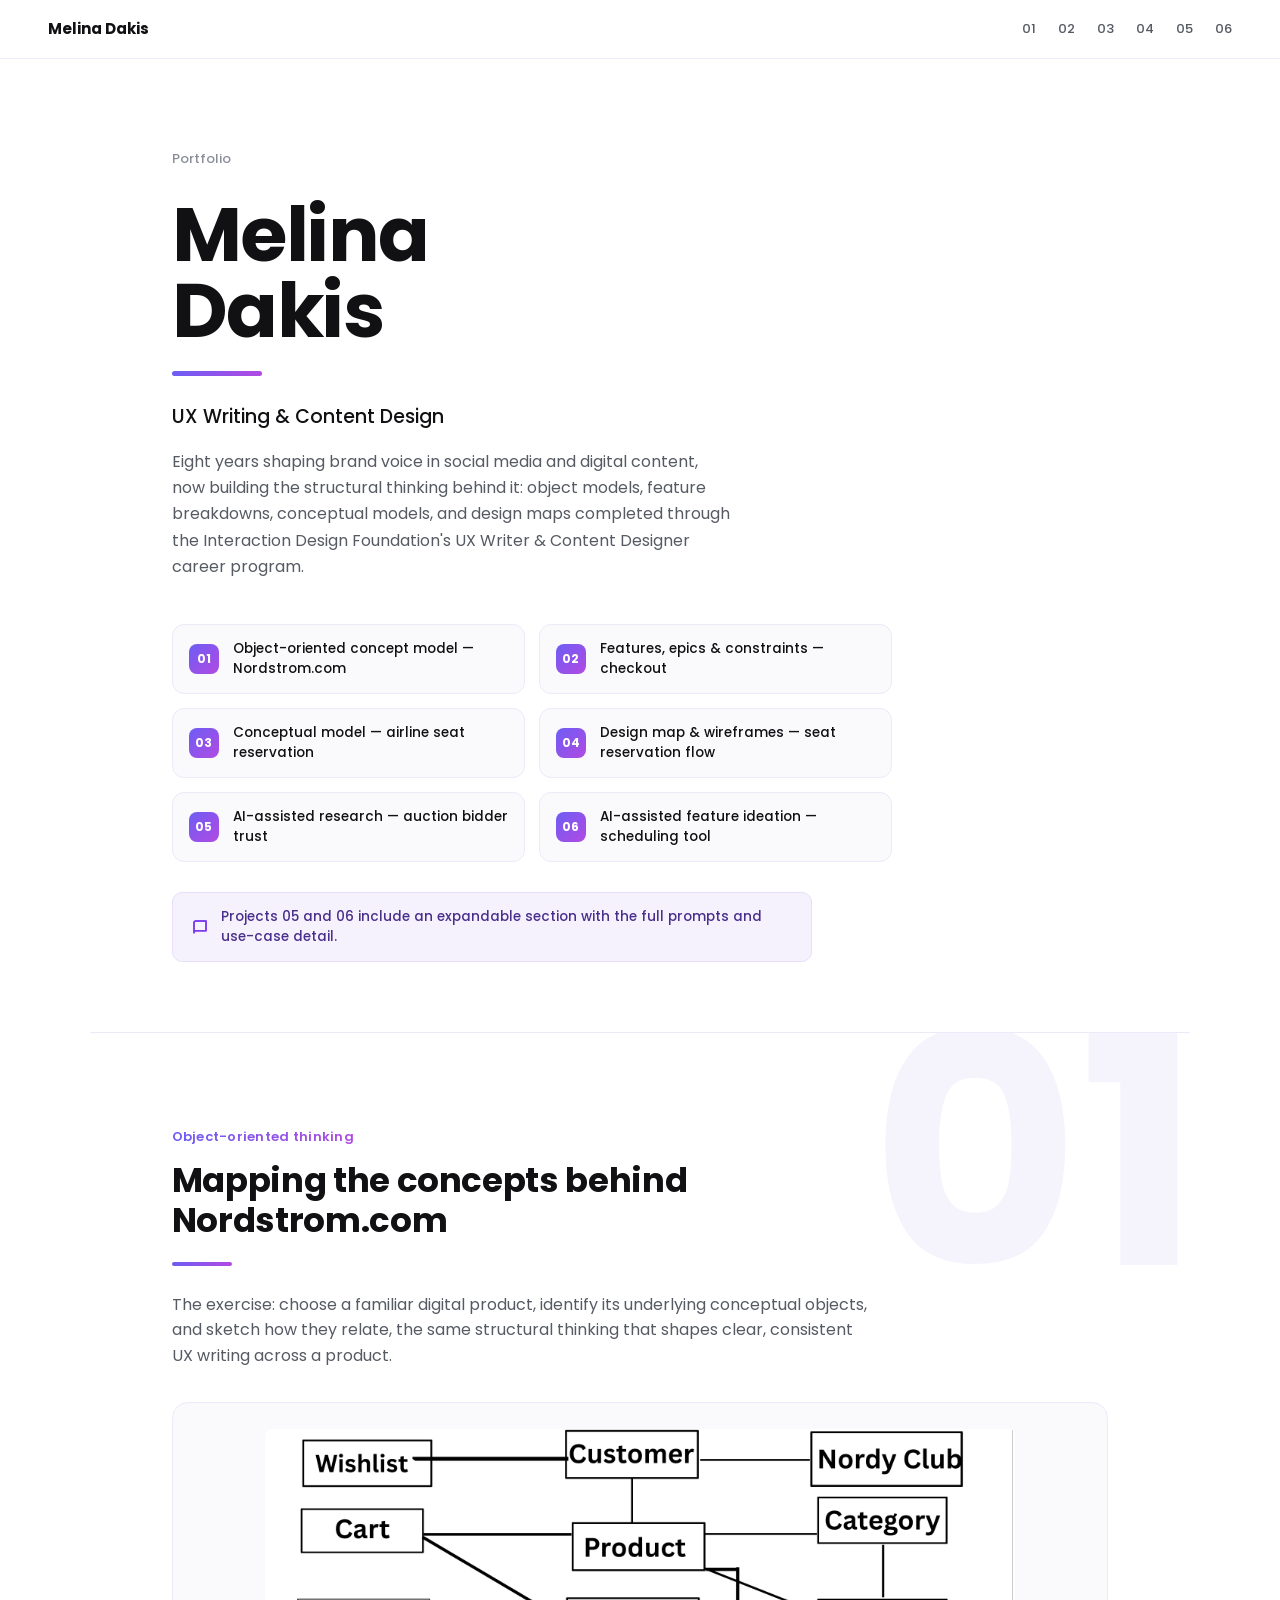
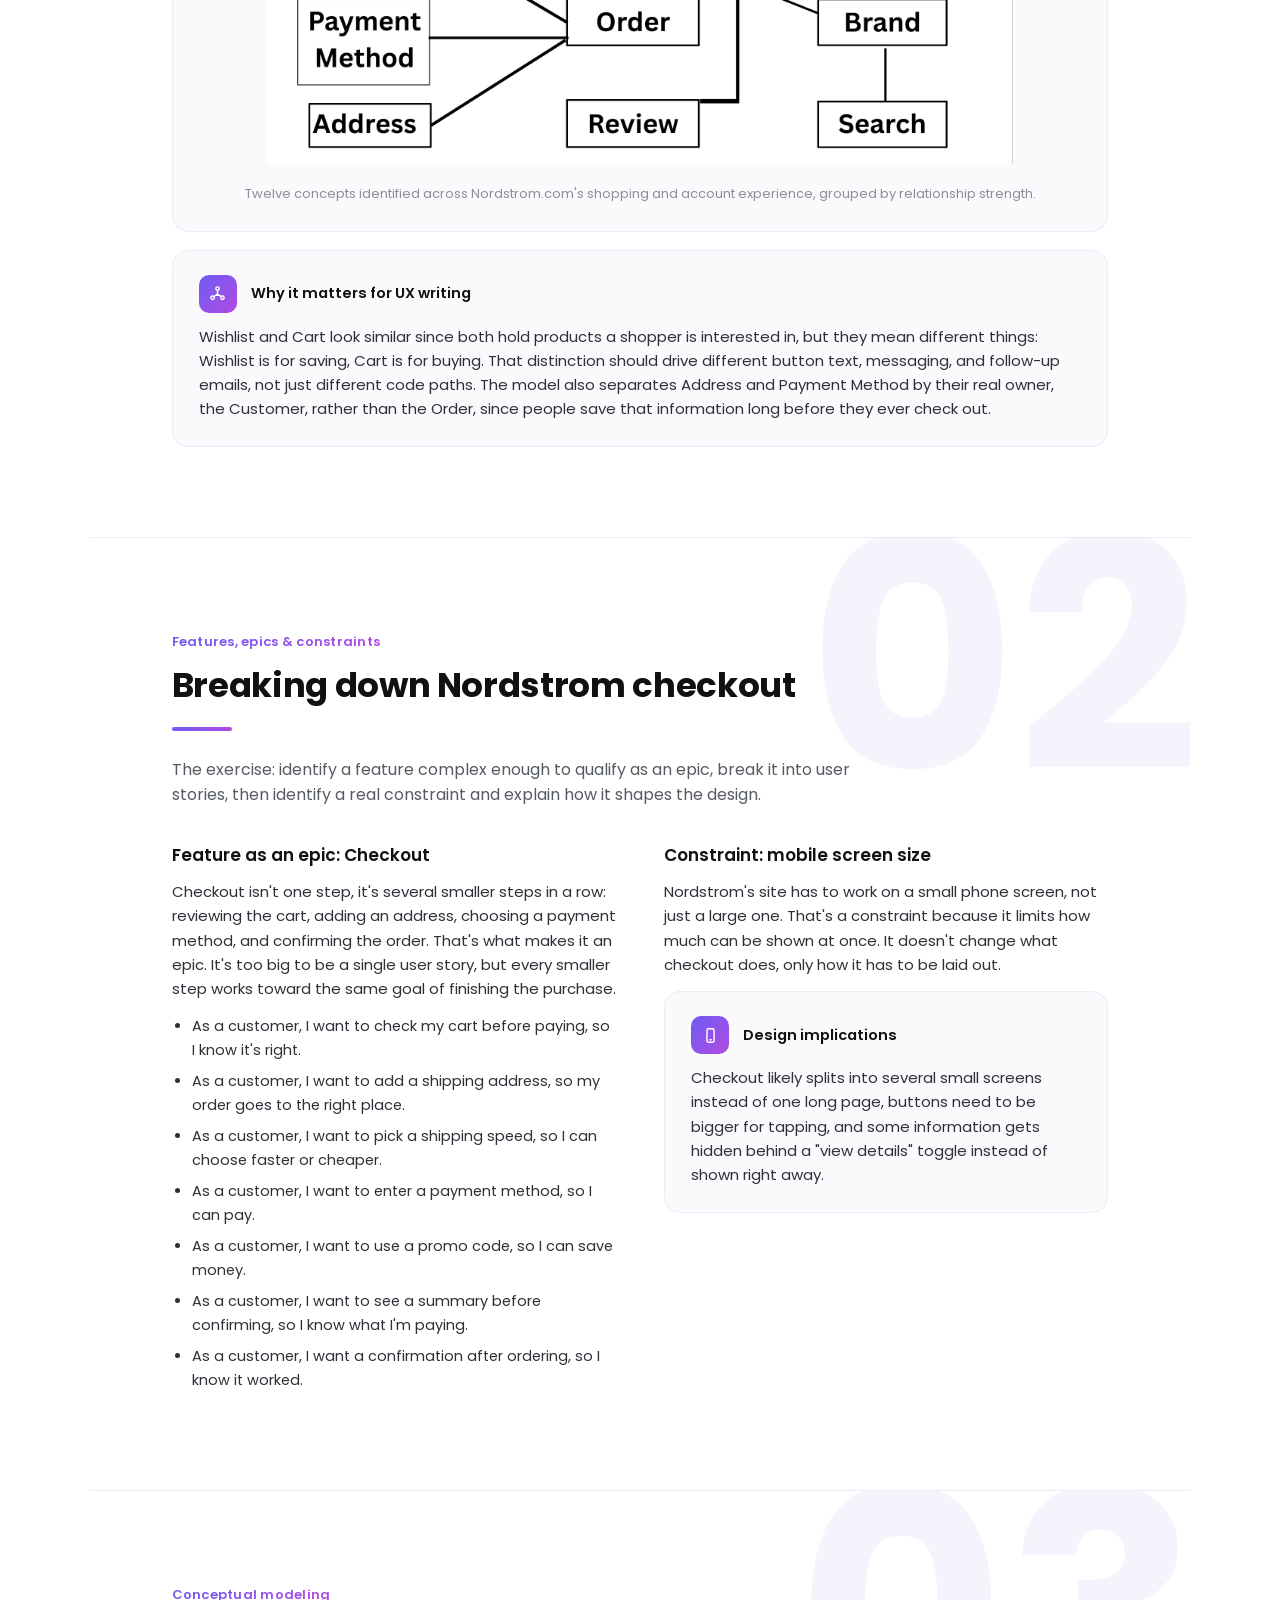
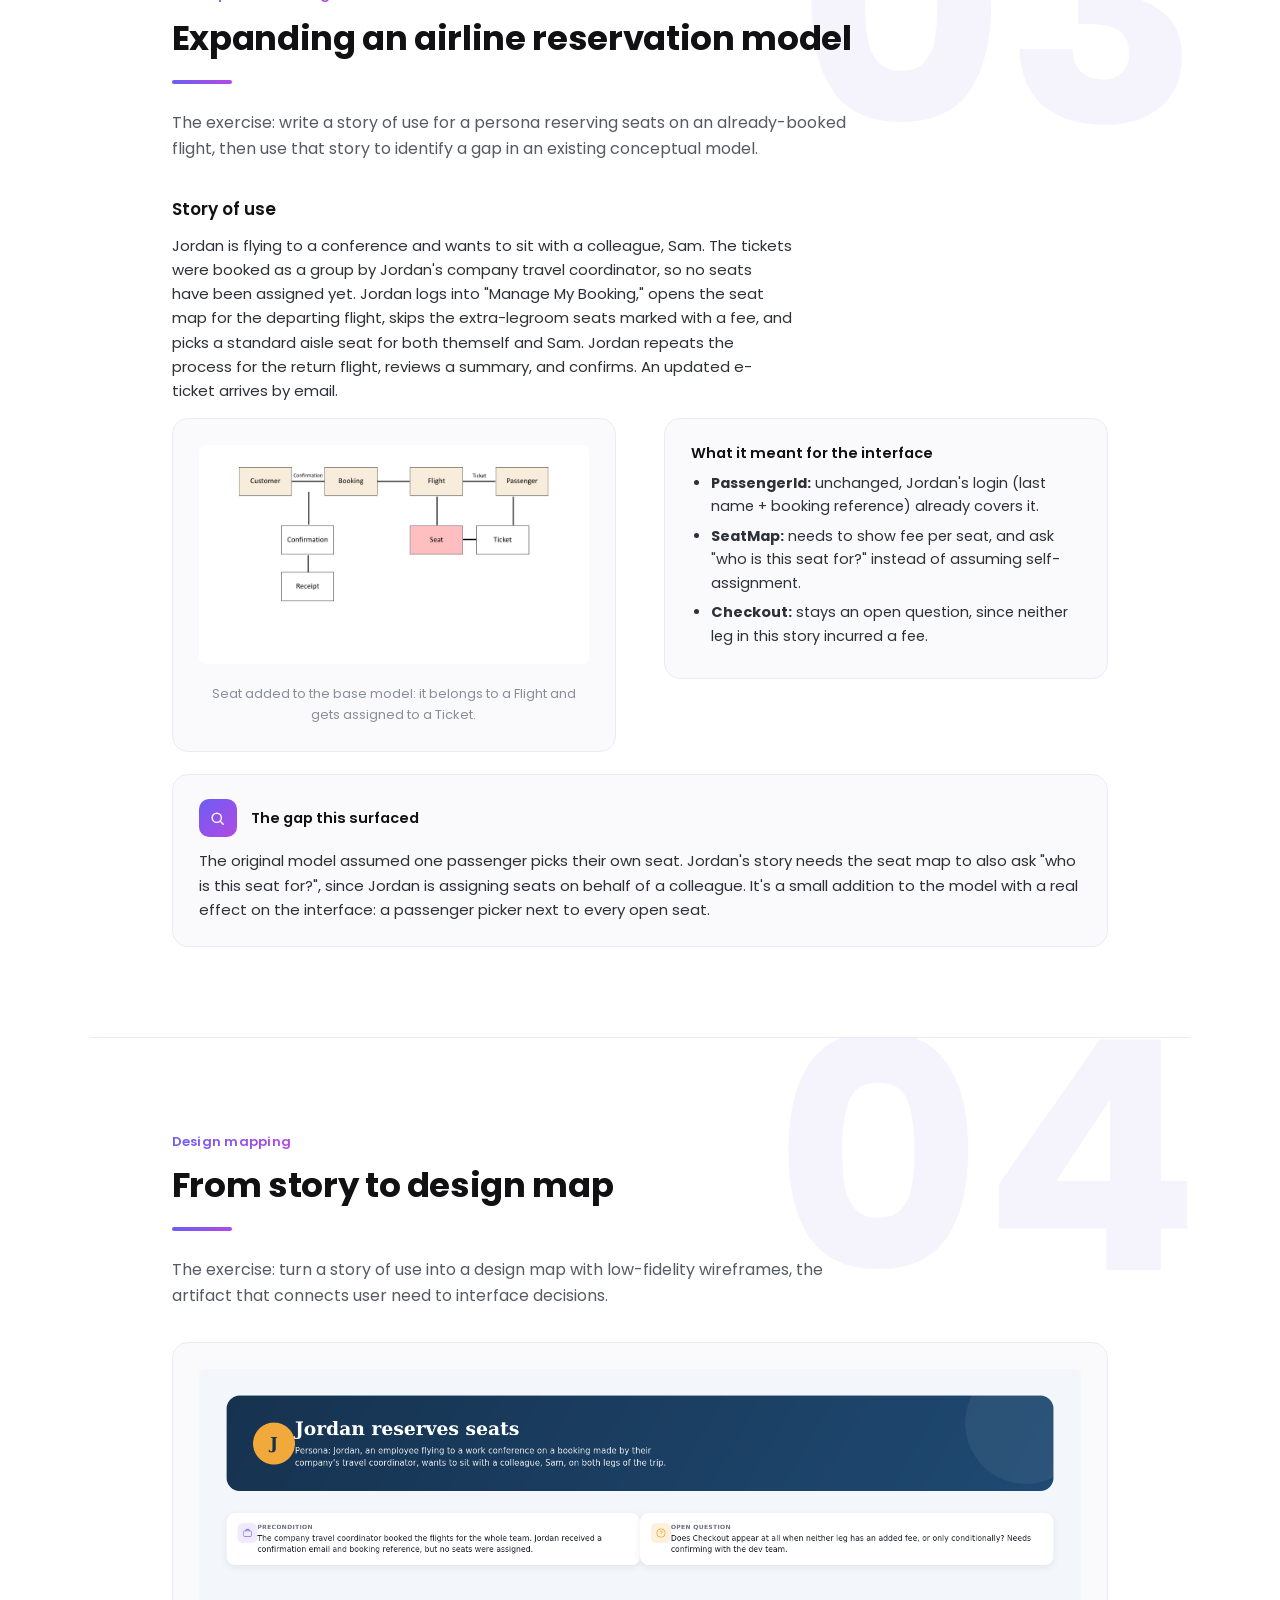
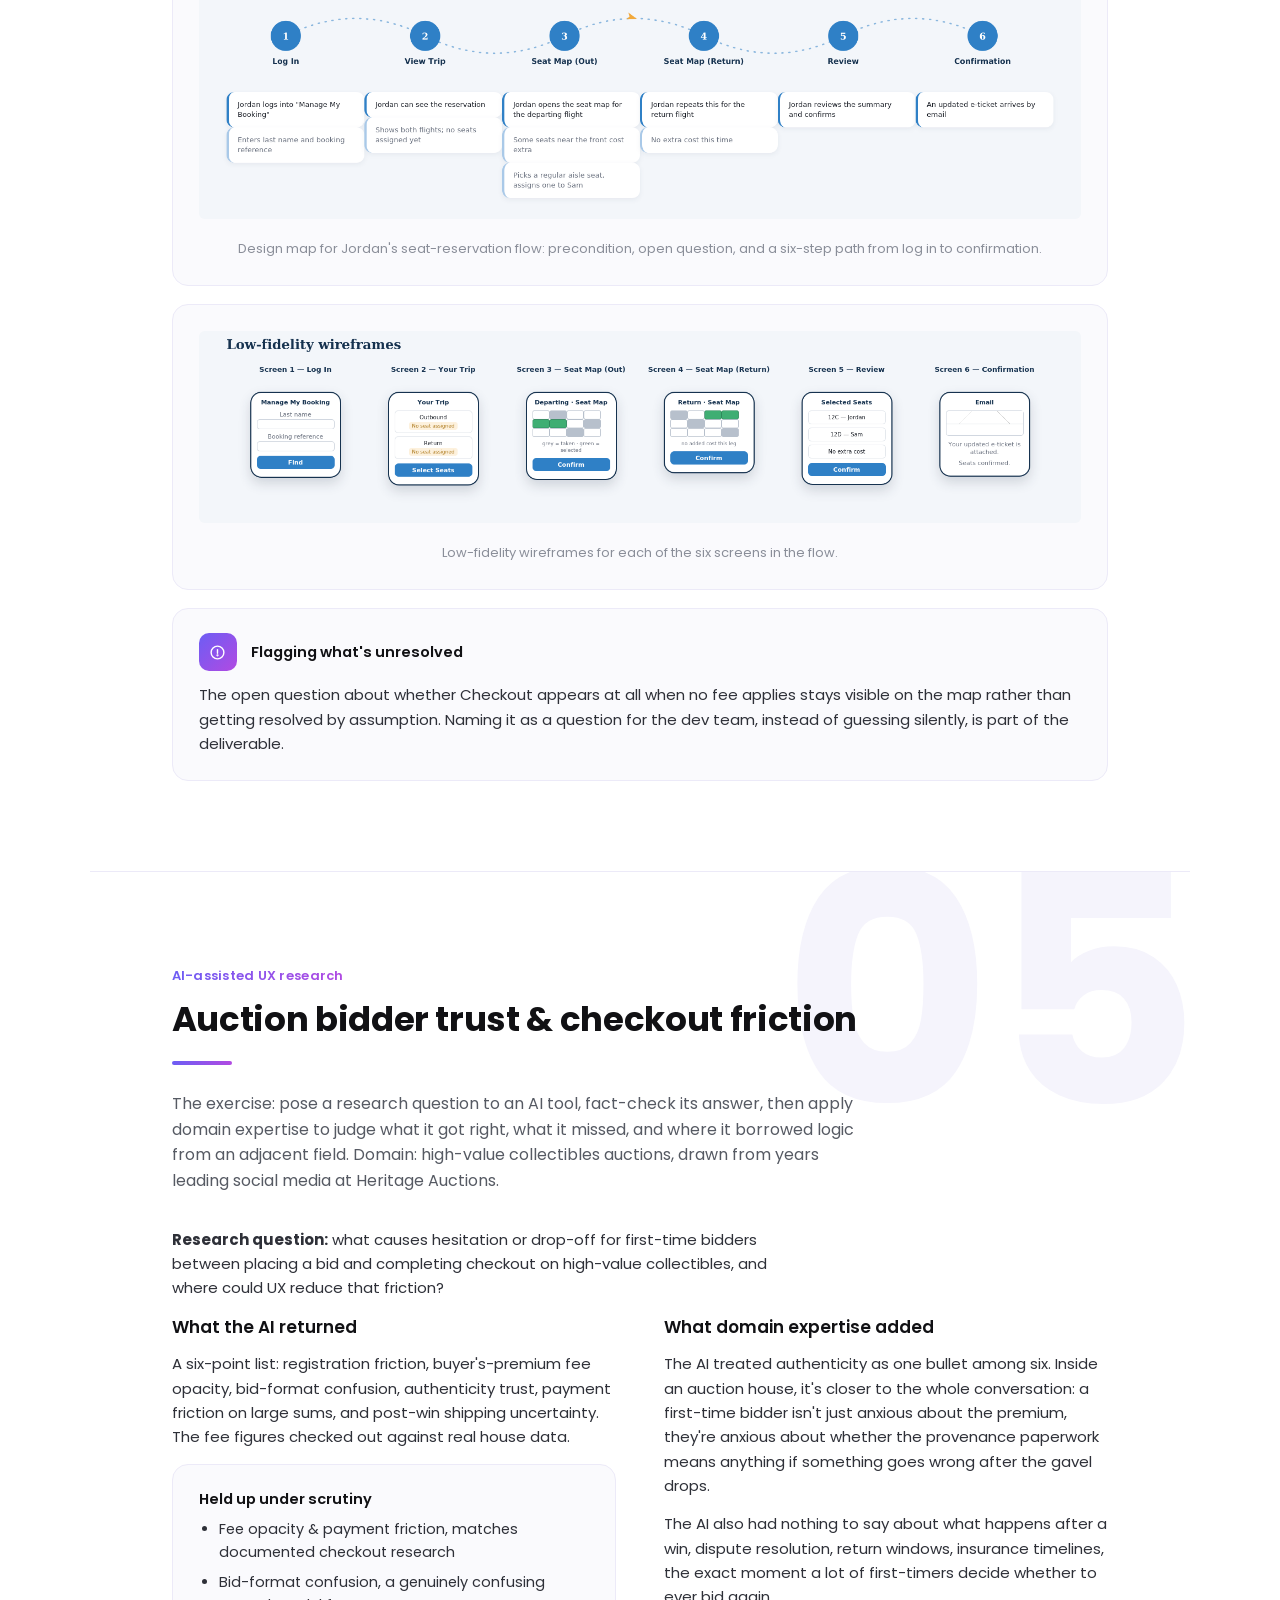
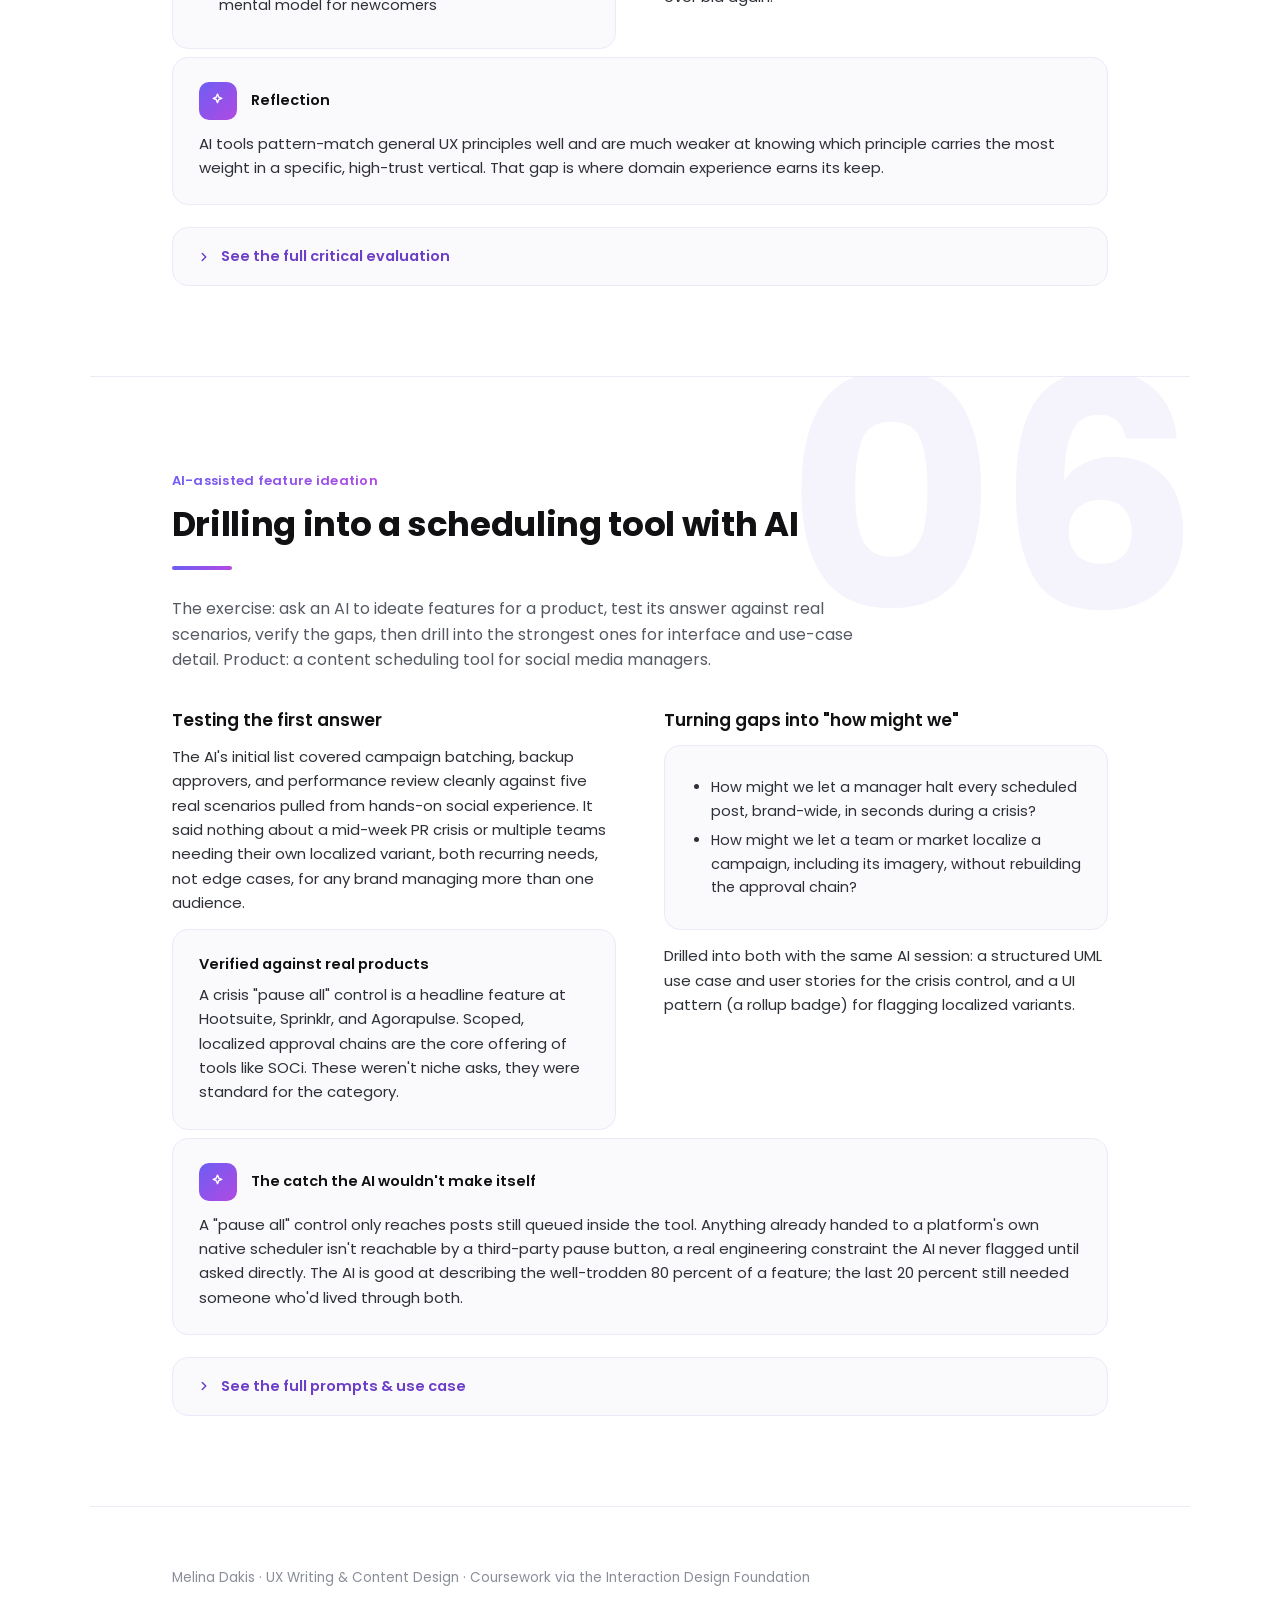
==== index.html @ 1f1c2f07 "Add files via upload" ====
<!DOCTYPE html>
<html lang="en">
<head>
<meta charset="UTF-8">
<meta name="viewport" content="width=device-width, initial-scale=1.0">
<title>Melina Dakis — UX Writing & Content Design</title>
<link rel="preconnect" href="https://fonts.googleapis.com">
<link rel="preconnect" href="https://fonts.gstatic.com" crossorigin>
<link href="https://fonts.googleapis.com/css2?family=Poppins:ital,wght@0,400;0,500;0,600;0,700;1,400&display=swap" rel="stylesheet">
<style>
  :root {
    --ink: #111114;
    --slate: #565A63;
    --slate-light: #8A8E99;
    --paper: #FFFFFF;
    --card: #FAFAFD;
    --border: #ECEAF8;
    --grad: linear-gradient(90deg,#6D5DF4,#B14AE2);
    --grad-diag: linear-gradient(135deg,#6D5DF4,#B14AE2);
    --tag-bg: #F5F2FD;
    --tag-ink: #6D3FC7;
    --note-ink: #4A2E8C;
    --note-border: #E7DFFA;
    --ghost: #F5F4FC;
    --nav-bg: rgba(255,255,255,0.9);
  }
  @media (prefers-color-scheme: dark) {
    :root:not([data-theme="light"]) {
      --ink: #F1F0F5;
      --slate: #B6B6C2;
      --slate-light: #8B8B99;
      --paper: #131217;
      --card: #1C1B22;
      --border: #2C2A35;
      --tag-bg: #241F33;
      --tag-ink: #C9A8FF;
      --note-ink: #D9C6FF;
      --note-border: #3A2E58;
      --ghost: #1D1A26;
      --nav-bg: rgba(19,18,23,0.85);
    }
  }
  :root[data-theme="dark"] {
    --ink: #F1F0F5;
    --slate: #B6B6C2;
    --slate-light: #8B8B99;
    --paper: #131217;
    --card: #1C1B22;
    --border: #2C2A35;
    --tag-bg: #241F33;
    --tag-ink: #C9A8FF;
    --note-ink: #D9C6FF;
    --note-border: #3A2E58;
    --ghost: #1D1A26;
    --nav-bg: rgba(19,18,23,0.85);
  }
  * { box-sizing: border-box; }
  html { scroll-behavior: smooth; }
  body {
    margin: 0;
    font-family: 'Poppins', 'Segoe UI', sans-serif;
    color: var(--ink);
    background: var(--paper);
    -webkit-font-smoothing: antialiased;
  }
  a { color: inherit; }

  /* ---------- NAV ---------- */
  .nav {
    position: sticky; top: 0; z-index: 50;
    background: var(--nav-bg);
    backdrop-filter: blur(8px);
    border-bottom: 1px solid var(--border);
    display: flex; align-items: center; justify-content: space-between;
    padding: 0.18in 0.5in;
  }
  .nav .name { font-weight: 700; font-size: 15px; }
  .nav .links { display: flex; gap: 22px; }
  .nav .links a {
    text-decoration: none; font-size: 13px; font-weight: 500; color: var(--slate);
  }
  .nav .links a:hover { color: var(--ink); }
  .nav .links a.n {
    display: inline-flex; align-items: center; justify-content: center;
    width: 22px; height: 22px; border-radius: 6px;
    background: var(--tag-bg); color: var(--tag-ink); font-size: 11px; font-weight: 700;
    margin-right: 4px;
  }

  /* ---------- HERO ---------- */
  .hero {
    position: relative; overflow: hidden;
    padding: 90px 0.85in 70px 0.85in;
    max-width: 1100px; margin: 0 auto;
  }
  .hero .kicker { font-size: 13px; font-weight: 500; color: var(--slate-light); margin-bottom: 28px; }
  .hero h1 {
    font-size: clamp(42px, 7vw, 76px); font-weight: 700; line-height: 1.0;
    letter-spacing: -0.02em; margin: 0 0 22px 0;
  }
  .hero .rule { width: 90px; height: 5px; border-radius: 3px; background: var(--grad); margin-bottom: 26px; }
  .hero .role { font-size: 19px; font-weight: 500; margin-bottom: 18px; }
  .hero .pitch { font-size: 16px; line-height: 1.65; color: var(--slate); max-width: 560px; margin-bottom: 44px; }

  .index-grid {
    display: grid; grid-template-columns: repeat(2, 1fr); gap: 14px;
    max-width: 720px;
  }
  .index-grid a {
    display: flex; align-items: center; gap: 14px;
    text-decoration: none; color: var(--ink);
    padding: 14px 16px; border: 1px solid var(--border); border-radius: 12px;
    background: var(--card);
    transition: border-color 0.15s ease, transform 0.15s ease;
  }
  .index-grid a:hover { border-color: #C9BBF2; transform: translateY(-1px); }
  .index-grid .n {
    flex-shrink: 0; width: 30px; height: 30px; border-radius: 8px;
    background: var(--grad-diag); color: #fff; font-size: 12px; font-weight: 700;
    display: flex; align-items: center; justify-content: center;
  }
  .index-grid span.t { font-size: 13.5px; font-weight: 500; }

  .appendix-note {
    display: flex; align-items: center; gap: 12px;
    font-size: 13.5px; font-weight: 500; color: var(--note-ink);
    background: var(--tag-bg); border: 1px solid var(--note-border); border-radius: 10px;
    padding: 14px 18px; margin-top: 30px; max-width: 640px;
  }
  .appendix-note svg { flex-shrink: 0; }

  /* ---------- SECTIONS ---------- */
  section.project {
    position: relative; overflow: hidden;
    scroll-margin-top: 64px;
    padding: 90px 0.85in;
    max-width: 1100px; margin: 0 auto;
    border-top: 1px solid var(--border);
  }
  .ghost {
    position: absolute; top: -40px; right: -10px;
    font-size: 320px; font-weight: 700; color: var(--ghost);
    z-index: 0; line-height: 1; user-select: none; pointer-events: none;
  }
  .p-inner { position: relative; z-index: 1; }
  .eyebrow {
    display: inline-block; font-size: 13px; font-weight: 600; letter-spacing: 0.02em;
    background: var(--grad); -webkit-background-clip: text; background-clip: text;
    color: transparent; -webkit-text-fill-color: transparent;
    margin-bottom: 14px;
  }
  h2.p-title {
    font-size: clamp(26px, 3.4vw, 34px); font-weight: 700; letter-spacing: -0.01em;
    margin: 0 0 22px 0; line-height: 1.15; max-width: 780px;
  }
  .p-rule { width: 60px; height: 4px; border-radius: 3px; background: var(--grad); margin-bottom: 26px; }
  .p-context { font-size: 16px; color: var(--slate); line-height: 1.6; max-width: 700px; margin-bottom: 34px; }

  h3.sub { font-size: 17px; font-weight: 600; margin: 0 0 12px 0; }
  p, li { font-size: 15px; line-height: 1.62; color: #2E3038; margin: 0 0 14px 0; }
  .body-col { max-width: 620px; }
  .body-col p:last-child { margin-bottom: 0; }

  .frame {
    border: 1px solid var(--border); border-radius: 16px; background: var(--card);
    padding: 26px; margin: 18px 0; text-align: center;
  }
  .frame img { max-width: 100%; height: auto; border-radius: 6px; }
  .cap { font-size: 13px; color: var(--slate-light); margin-top: 12px; margin-bottom: 0; }

  .card { border-radius: 16px; background: var(--card); border: 1px solid var(--border); padding: 24px 26px; }
  .card-row { display: flex; align-items: center; gap: 14px; margin-bottom: 12px; }
  .icon {
    flex-shrink: 0; width: 38px; height: 38px; border-radius: 10px;
    background: var(--grad-diag); display: flex; align-items: center; justify-content: center;
  }
  .icon svg { width: 17px; height: 17px; }
  .card .label { font-size: 14.5px; font-weight: 600; }
  .card p:last-child { margin-bottom: 0; }
  .card ul { margin: 6px 0 0 0; padding-left: 20px; }
  .card ul li { margin-bottom: 6px; }

  .two-col { display: grid; grid-template-columns: 1fr 1fr; gap: 48px; align-items: start; }
  @media (max-width: 820px) { .two-col { grid-template-columns: 1fr; } .index-grid { grid-template-columns: 1fr; } }

  ul.stories { margin: 8px 0 0 0; padding-left: 20px; }
  ul.stories li { margin-bottom: 8px; font-size: 14.5px; }
  ul.tight { margin: 6px 0 0 0; padding-left: 20px; }
  ul.tight li { margin-bottom: 6px; font-size: 14.5px; }

  .quote-block {
    border-left: 3px solid #B14AE2; padding: 8px 0 8px 18px; margin: 0 0 16px 0;
    font-style: italic; font-size: 14.5px; color: #3A3B42;
  }
  .use-case dt { font-weight: 600; font-size: 14.5px; margin-top: 14px; }
  .use-case dd { margin: 3px 0 0 0; font-size: 14.5px; color: #2E3038; line-height: 1.55; }
  .use-case dt:first-child { margin-top: 0; }

  details.appendix {
    margin-top: 22px; border: 1px solid var(--border); border-radius: 16px;
    background: var(--card); overflow: hidden;
  }
  details.appendix summary {
    cursor: pointer; list-style: none; padding: 18px 24px;
    font-size: 14.5px; font-weight: 600; color: var(--tag-ink);
    display: flex; align-items: center; gap: 10px;
  }
  details.appendix summary::-webkit-details-marker { display: none; }
  details.appendix summary .chev { transition: transform 0.2s ease; flex-shrink: 0; }
  details.appendix[open] summary .chev { transform: rotate(90deg); }
  details.appendix .appendix-body { padding: 0 26px 26px 26px; }

  footer {
    padding: 60px 0.85in 80px 0.85in;
    max-width: 1100px; margin: 0 auto;
    border-top: 1px solid var(--border);
  }
  footer p { color: var(--slate-light); font-size: 13.5px; }
</style>
</head>
<body>

<nav class="nav">
  <div class="name">Melina Dakis</div>
  <div class="links">
    <a href="#p1"><span class="n">01</span></a>
    <a href="#p2"><span class="n">02</span></a>
    <a href="#p3"><span class="n">03</span></a>
    <a href="#p4"><span class="n">04</span></a>
    <a href="#p5"><span class="n">05</span></a>
    <a href="#p6"><span class="n">06</span></a>
  </div>
</nav>

<div class="hero">
  <div class="kicker">Portfolio</div>
  <h1>Melina<br>Dakis</h1>
  <div class="rule"></div>
  <div class="role">UX Writing &amp; Content Design</div>
  <div class="pitch">
    Eight years shaping brand voice in social media and digital content, now building
    the structural thinking behind it: object models, feature breakdowns, conceptual
    models, and design maps completed through the Interaction Design Foundation's
    UX Writer &amp; Content Designer career program.
  </div>
  <div class="index-grid">
    <a href="#p1"><span class="n">01</span><span class="t">Object-oriented concept model &mdash; Nordstrom.com</span></a>
    <a href="#p2"><span class="n">02</span><span class="t">Features, epics &amp; constraints &mdash; checkout</span></a>
    <a href="#p3"><span class="n">03</span><span class="t">Conceptual model &mdash; airline seat reservation</span></a>
    <a href="#p4"><span class="n">04</span><span class="t">Design map &amp; wireframes &mdash; seat reservation flow</span></a>
    <a href="#p5"><span class="n">05</span><span class="t">AI-assisted research &mdash; auction bidder trust</span></a>
    <a href="#p6"><span class="n">06</span><span class="t">AI-assisted feature ideation &mdash; scheduling tool</span></a>
  </div>
  <div class="appendix-note">
    <svg width="18" height="18" viewBox="0 0 24 24" fill="none" stroke="#7C3AED" stroke-width="2" stroke-linecap="round" stroke-linejoin="round"><path d="M4 19.5A2.5 2.5 0 0 1 6.5 17H20V4H6.5A2.5 2.5 0 0 0 4 6.5v13z"/><path d="M4 19.5V6.5A2.5 2.5 0 0 1 6.5 4H20v13H6.5A2.5 2.5 0 0 0 4 19.5z"/></svg>
    <span>Projects 05 and 06 include an expandable section with the full prompts and use-case detail.</span>
  </div>
</div>

<section class="project" id="p1">
  <div class="ghost">01</div>
  <div class="p-inner">
    <div class="eyebrow">Object-oriented thinking</div>
    <h2 class="p-title">Mapping the concepts behind Nordstrom.com</h2>
    <div class="p-rule"></div>
    <div class="p-context">
      The exercise: choose a familiar digital product, identify its underlying conceptual
      objects, and sketch how they relate, the same structural thinking that shapes clear,
      consistent UX writing across a product.
    </div>
    <div class="frame">
      <img src="[data-uri]" alt="Object model diagram of Nordstrom.com showing Customer, Product, Cart, Order and related concepts">
      <p class="cap">Twelve concepts identified across Nordstrom.com's shopping and account experience, grouped by relationship strength.</p>
    </div>
    <div class="card">
      <div class="card-row">
        <div class="icon"><svg viewBox="0 0 24 24" fill="none" stroke="#fff" stroke-width="2" stroke-linecap="round"><circle cx="12" cy="5" r="2.4"/><circle cx="5" cy="18" r="2.4"/><circle cx="19" cy="18" r="2.4"/><path d="M12 7.4V13M12 13L6.6 16.5M12 13l5.4 3.5"/></svg></div>
        <div class="label">Why it matters for UX writing</div>
      </div>
      <p>
        Wishlist and Cart look similar since both hold products a shopper is interested in,
        but they mean different things: Wishlist is for saving, Cart is for buying. That
        distinction should drive different button text, messaging, and follow-up emails,
        not just different code paths. The model also separates Address and Payment Method
        by their real owner, the Customer, rather than the Order, since people save that
        information long before they ever check out.
      </p>
    </div>
  </div>
</section>

<section class="project" id="p2">
  <div class="ghost">02</div>
  <div class="p-inner">
    <div class="eyebrow">Features, epics &amp; constraints</div>
    <h2 class="p-title">Breaking down Nordstrom checkout</h2>
    <div class="p-rule"></div>
    <div class="p-context">
      The exercise: identify a feature complex enough to qualify as an epic, break it into
      user stories, then identify a real constraint and explain how it shapes the design.
    </div>
    <div class="two-col">
      <div class="body-col">
        <h3 class="sub">Feature as an epic: Checkout</h3>
        <p>
          Checkout isn't one step, it's several smaller steps in a row: reviewing the cart,
          adding an address, choosing a payment method, and confirming the order. That's
          what makes it an epic. It's too big to be a single user story, but every smaller
          step works toward the same goal of finishing the purchase.
        </p>
        <ul class="stories">
          <li>As a customer, I want to check my cart before paying, so I know it's right.</li>
          <li>As a customer, I want to add a shipping address, so my order goes to the right place.</li>
          <li>As a customer, I want to pick a shipping speed, so I can choose faster or cheaper.</li>
          <li>As a customer, I want to enter a payment method, so I can pay.</li>
          <li>As a customer, I want to use a promo code, so I can save money.</li>
          <li>As a customer, I want to see a summary before confirming, so I know what I'm paying.</li>
          <li>As a customer, I want a confirmation after ordering, so I know it worked.</li>
        </ul>
      </div>
      <div class="body-col">
        <h3 class="sub">Constraint: mobile screen size</h3>
        <p>
          Nordstrom's site has to work on a small phone screen, not just a large one. That's
          a constraint because it limits how much can be shown at once. It doesn't change
          what checkout does, only how it has to be laid out.
        </p>
        <div class="card">
          <div class="card-row">
            <div class="icon"><svg viewBox="0 0 24 24" fill="none" stroke="#fff" stroke-width="2" stroke-linecap="round" stroke-linejoin="round"><rect x="7" y="2.5" width="10" height="19" rx="2"/><path d="M11 18h2"/></svg></div>
            <div class="label">Design implications</div>
          </div>
          <p>Checkout likely splits into several small screens instead of one long page, buttons need to be bigger for tapping, and some information gets hidden behind a "view details" toggle instead of shown right away.</p>
        </div>
      </div>
    </div>
  </div>
</section>

<section class="project" id="p3">
  <div class="ghost">03</div>
  <div class="p-inner">
    <div class="eyebrow">Conceptual modeling</div>
    <h2 class="p-title">Expanding an airline reservation model</h2>
    <div class="p-rule"></div>
    <div class="p-context">
      The exercise: write a story of use for a persona reserving seats on an already-booked
      flight, then use that story to identify a gap in an existing conceptual model.
    </div>
    <h3 class="sub">Story of use</h3>
    <p class="body-col">
      Jordan is flying to a conference and wants to sit with a colleague, Sam. The tickets
      were booked as a group by Jordan's company travel coordinator, so no seats have been
      assigned yet. Jordan logs into "Manage My Booking," opens the seat map for the
      departing flight, skips the extra-legroom seats marked with a fee, and picks a
      standard aisle seat for both themself and Sam. Jordan repeats the process for the
      return flight, reviews a summary, and confirms. An updated e-ticket arrives by email.
    </p>
    <div class="two-col" style="margin-top:8px;">
      <div class="frame" style="margin:0;">
        <img src="[data-uri]" alt="Conceptual model of an airline reservation system with Seat added, connected to Flight and Ticket">
        <p class="cap">Seat added to the base model: it belongs to a Flight and gets assigned to a Ticket.</p>
      </div>
      <div class="card" style="margin:0;">
        <div class="label" style="margin-bottom:8px;">What it meant for the interface</div>
        <ul class="tight">
          <li><strong>PassengerId:</strong> unchanged, Jordan's login (last name + booking reference) already covers it.</li>
          <li><strong>SeatMap:</strong> needs to show fee per seat, and ask "who is this seat for?" instead of assuming self-assignment.</li>
          <li><strong>Checkout:</strong> stays an open question, since neither leg in this story incurred a fee.</li>
        </ul>
      </div>
    </div>
    <div class="card" style="margin-top:22px;">
      <div class="card-row">
        <div class="icon"><svg viewBox="0 0 24 24" fill="none" stroke="#fff" stroke-width="2" stroke-linecap="round" stroke-linejoin="round"><circle cx="11" cy="11" r="6.5"/><path d="M20 20l-4.35-4.35"/></svg></div>
        <div class="label">The gap this surfaced</div>
      </div>
      <p>
        The original model assumed one passenger picks their own seat. Jordan's story
        needs the seat map to also ask "who is this seat for?", since Jordan is assigning
        seats on behalf of a colleague. It's a small addition to the model with a real
        effect on the interface: a passenger picker next to every open seat.
      </p>
    </div>
  </div>
</section>

<section class="project" id="p4">
  <div class="ghost">04</div>
  <div class="p-inner">
    <div class="eyebrow">Design mapping</div>
    <h2 class="p-title">From story to design map</h2>
    <div class="p-rule"></div>
    <div class="p-context">
      The exercise: turn a story of use into a design map with low-fidelity wireframes,
      the artifact that connects user need to interface decisions.
    </div>
    <div class="frame">
      <img src="[data-uri]" alt="Design map for Jordan's seat reservation flow with precondition, open question and six steps">
      <p class="cap">Design map for Jordan's seat-reservation flow: precondition, open question, and a six-step path from log in to confirmation.</p>
    </div>
    <div class="frame">
      <img src="[data-uri]" alt="Low fidelity wireframes for six screens: log in, your trip, seat map out, seat map return, review, confirmation">
      <p class="cap">Low-fidelity wireframes for each of the six screens in the flow.</p>
    </div>
    <div class="card">
      <div class="card-row">
        <div class="icon"><svg viewBox="0 0 24 24" fill="none" stroke="#fff" stroke-width="2" stroke-linecap="round" stroke-linejoin="round"><circle cx="12" cy="12" r="9"/><path d="M12 8v5"/><circle cx="12" cy="16" r="0.6" fill="#fff"/></svg></div>
        <div class="label">Flagging what's unresolved</div>
      </div>
      <p>
        The open question about whether Checkout appears at all when no fee applies stays
        visible on the map rather than getting resolved by assumption. Naming it as a
        question for the dev team, instead of guessing silently, is part of the deliverable.
      </p>
    </div>
  </div>
</section>

<section class="project" id="p5">
  <div class="ghost">05</div>
  <div class="p-inner">
    <div class="eyebrow">AI-assisted UX research</div>
    <h2 class="p-title">Auction bidder trust &amp; checkout friction</h2>
    <div class="p-rule"></div>
    <div class="p-context">
      The exercise: pose a research question to an AI tool, fact-check its answer, then apply
      domain expertise to judge what it got right, what it missed, and where it borrowed logic
      from an adjacent field. Domain: high-value collectibles auctions, drawn from years leading
      social media at Heritage Auctions.
    </div>
    <p class="body-col"><strong>Research question:</strong> what causes hesitation or drop-off for first-time bidders between placing a bid and completing checkout on high-value collectibles, and where could UX reduce that friction?</p>
    <div class="two-col">
      <div class="body-col">
        <h3 class="sub">What the AI returned</h3>
        <p>A six-point list: registration friction, buyer's-premium fee opacity, bid-format confusion, authenticity trust, payment friction on large sums, and post-win shipping uncertainty. The fee figures checked out against real house data.</p>
        <div class="card">
          <div class="label" style="margin-bottom:8px;">Held up under scrutiny</div>
          <ul class="tight">
            <li>Fee opacity &amp; payment friction, matches documented checkout research</li>
            <li>Bid-format confusion, a genuinely confusing mental model for newcomers</li>
          </ul>
        </div>
      </div>
      <div class="body-col">
        <h3 class="sub">What domain expertise added</h3>
        <p>The AI treated authenticity as one bullet among six. Inside an auction house, it's closer to the whole conversation: a first-time bidder isn't just anxious about the premium, they're anxious about whether the provenance paperwork means anything if something goes wrong after the gavel drops.</p>
        <p>The AI also had nothing to say about what happens after a win, dispute resolution, return windows, insurance timelines, the exact moment a lot of first-timers decide whether to ever bid again.</p>
      </div>
    </div>
    <div class="card" style="margin-top:8px;">
      <div class="card-row">
        <div class="icon"><svg viewBox="0 0 24 24" fill="none" stroke="#fff" stroke-width="2" stroke-linecap="round" stroke-linejoin="round"><path d="M12 3l1.9 4.4L18 9l-4.1 1.6L12 15l-1.9-4.4L6 9l4.1-1.6L12 3z"/></svg></div>
        <div class="label">Reflection</div>
      </div>
      <p>AI tools pattern-match general UX principles well and are much weaker at knowing which principle carries the most weight in a specific, high-trust vertical. That gap is where domain experience earns its keep.</p>
    </div>

    <details class="appendix">
      <summary><svg class="chev" width="14" height="14" viewBox="0 0 24 24" fill="none" stroke="#6D3FC7" stroke-width="2.5" stroke-linecap="round" stroke-linejoin="round"><path d="M9 6l6 6-6 6"/></svg>See the full critical evaluation</summary>
      <div class="appendix-body">
        <h3 class="sub">Thin, generic, or missing</h3>
        <p>
          I ran an AI research-question template against a question I actually know the answer
          to: why do first-time bidders get cold feet somewhere between placing a bid and
          finishing checkout on high-value collectibles? The AI came back with a solid starter
          list, fee opacity, payment friction, bid-format confusion, and none of it was wrong.
          But it read like it had studied e-commerce checkout abandonment and assumed auctions
          work the same way. They don't, not really.
        </p>
        <p>
          What it missed is the thing anyone who has actually worked an auction house knows in
          their bones: authenticity is the whole ballgame. A first-time bidder isn't just
          nervous about a 20 percent buyer's premium stacking on top of a hammer price they
          already stretched for. They're nervous about whether that "vintage" watch is actually
          vintage, whether the grading on the trading card holds up, whether the provenance
          paperwork means anything if something goes sideways after the gavel drops. The AI
          treated authenticity as one bullet point among six. In this category, it's closer to
          the whole conversation, and everything else is secondary anxiety layered on top of
          that core trust question.
        </p>
        <p>
          It also had nothing to say about what happens after the win: dispute resolution,
          return windows if authenticity gets challenged, how long it actually takes to get a
          high-value item insured and shipped. That's not a footnote. For a lot of first-timers,
          that's the moment they decide whether to ever bid again.
        </p>
      </div>
    </details>
  </div>
</section>

<section class="project" id="p6">
  <div class="ghost">06</div>
  <div class="p-inner">
    <div class="eyebrow">AI-assisted feature ideation</div>
    <h2 class="p-title">Drilling into a scheduling tool with AI</h2>
    <div class="p-rule"></div>
    <div class="p-context">
      The exercise: ask an AI to ideate features for a product, test its answer against real
      scenarios, verify the gaps, then drill into the strongest ones for interface and use-case
      detail. Product: a content scheduling tool for social media managers.
    </div>
    <div class="two-col">
      <div class="body-col">
        <h3 class="sub">Testing the first answer</h3>
        <p>
          The AI's initial list covered campaign batching, backup approvers, and performance
          review cleanly against five real scenarios pulled from hands-on social experience.
          It said nothing about a mid-week PR crisis or multiple teams needing their own
          localized variant, both recurring needs, not edge cases, for any brand managing
          more than one audience.
        </p>
        <div class="card">
          <div class="label" style="margin-bottom:8px;">Verified against real products</div>
          <p>A crisis "pause all" control is a headline feature at Hootsuite, Sprinklr, and Agorapulse. Scoped, localized approval chains are the core offering of tools like SOCi. These weren't niche asks, they were standard for the category.</p>
        </div>
      </div>
      <div class="body-col">
        <h3 class="sub">Turning gaps into "how might we"</h3>
        <div class="card">
          <ul class="tight">
            <li>How might we let a manager halt every scheduled post, brand-wide, in seconds during a crisis?</li>
            <li>How might we let a team or market localize a campaign, including its imagery, without rebuilding the approval chain?</li>
          </ul>
        </div>
        <p style="margin-top:14px;">
          Drilled into both with the same AI session: a structured UML use case and user
          stories for the crisis control, and a UI pattern (a rollup badge) for flagging
          localized variants.
        </p>
      </div>
    </div>
    <div class="card" style="margin-top:8px;">
      <div class="card-row">
        <div class="icon"><svg viewBox="0 0 24 24" fill="none" stroke="#fff" stroke-width="2" stroke-linecap="round" stroke-linejoin="round"><path d="M12 3l1.9 4.4L18 9l-4.1 1.6L12 15l-1.9-4.4L6 9l4.1-1.6L12 3z"/></svg></div>
        <div class="label">The catch the AI wouldn't make itself</div>
      </div>
      <p>A "pause all" control only reaches posts still queued inside the tool. Anything already handed to a platform's own native scheduler isn't reachable by a third-party pause button, a real engineering constraint the AI never flagged until asked directly. The AI is good at describing the well-trodden 80 percent of a feature; the last 20 percent still needed someone who'd lived through both.</p>
    </div>

    <details class="appendix">
      <summary><svg class="chev" width="14" height="14" viewBox="0 0 24 24" fill="none" stroke="#6D3FC7" stroke-width="2.5" stroke-linecap="round" stroke-linejoin="round"><path d="M9 6l6 6-6 6"/></svg>See the full prompts &amp; use case</summary>
      <div class="appendix-body">
        <div class="two-col">
          <div class="body-col">
            <h3 class="sub">What I asked</h3>
            <div class="quote-block">"For the crisis pause control, how might this actually appear in the interface, and what interaction details would a social media manager need?"</div>
            <div class="quote-block">"Write a UML use case for 'pause all scheduled posts during a crisis,' plus a user story for the social media manager and the brand director."</div>
            <div class="quote-block">"What UI pattern would let a brand director's rollup view flag a regional variant that changed more than the standard fields, like swapping the hero image, without making them review every region individually?"</div>
          </div>
          <div class="body-col">
            <h3 class="sub">What the AI returned</h3>
            <dl class="use-case">
              <dt>Use case</dt><dd>Pause All Scheduled Posts During a Crisis</dd>
              <dt>Actor</dt><dd>Social media manager (primary), brand director (secondary)</dd>
              <dt>Precondition</dt><dd>User has publish-level permission; posts are queued across one or more platforms</dd>
              <dt>Main flow</dt><dd>Manager triggers a workspace-level "Pause Publishing" control, confirms, system halts all queued posts, shows a persistent banner, logs the event</dd>
              <dt>Alternate flow</dt><dd>A user without publish permission is redirected to someone who can pause</dd>
              <dt>Postcondition</dt><dd>Nothing publishes until an authorized user explicitly resumes</dd>
            </dl>
          </div>
        </div>
        <div class="card" style="margin-top:22px;">
          <div class="label" style="margin-bottom:8px;">Strengths and weaknesses of the exchange</div>
          <p>
            The AI was genuinely fast once I named the format I wanted, "a UML use case" got a
            properly structured artifact on the first try, including an alternate flow I hadn't
            explicitly asked for. But it stayed idealized until pressed: left alone it described
            a clean happy path, and only surfaced the badge idea and the permission edge case
            once I asked pointed follow-up questions. It also missed a real technical constraint
            I know from experience, a "pause all" control only works for posts still queued
            inside the tool, until I specifically asked whether it worked across every platform.
          </p>
        </div>
      </div>
    </details>
  </div>
</section>

<footer>
  <p>Melina Dakis &middot; UX Writing &amp; Content Design &middot; Coursework via the Interaction Design Foundation</p>
</footer>

</body>
</html>
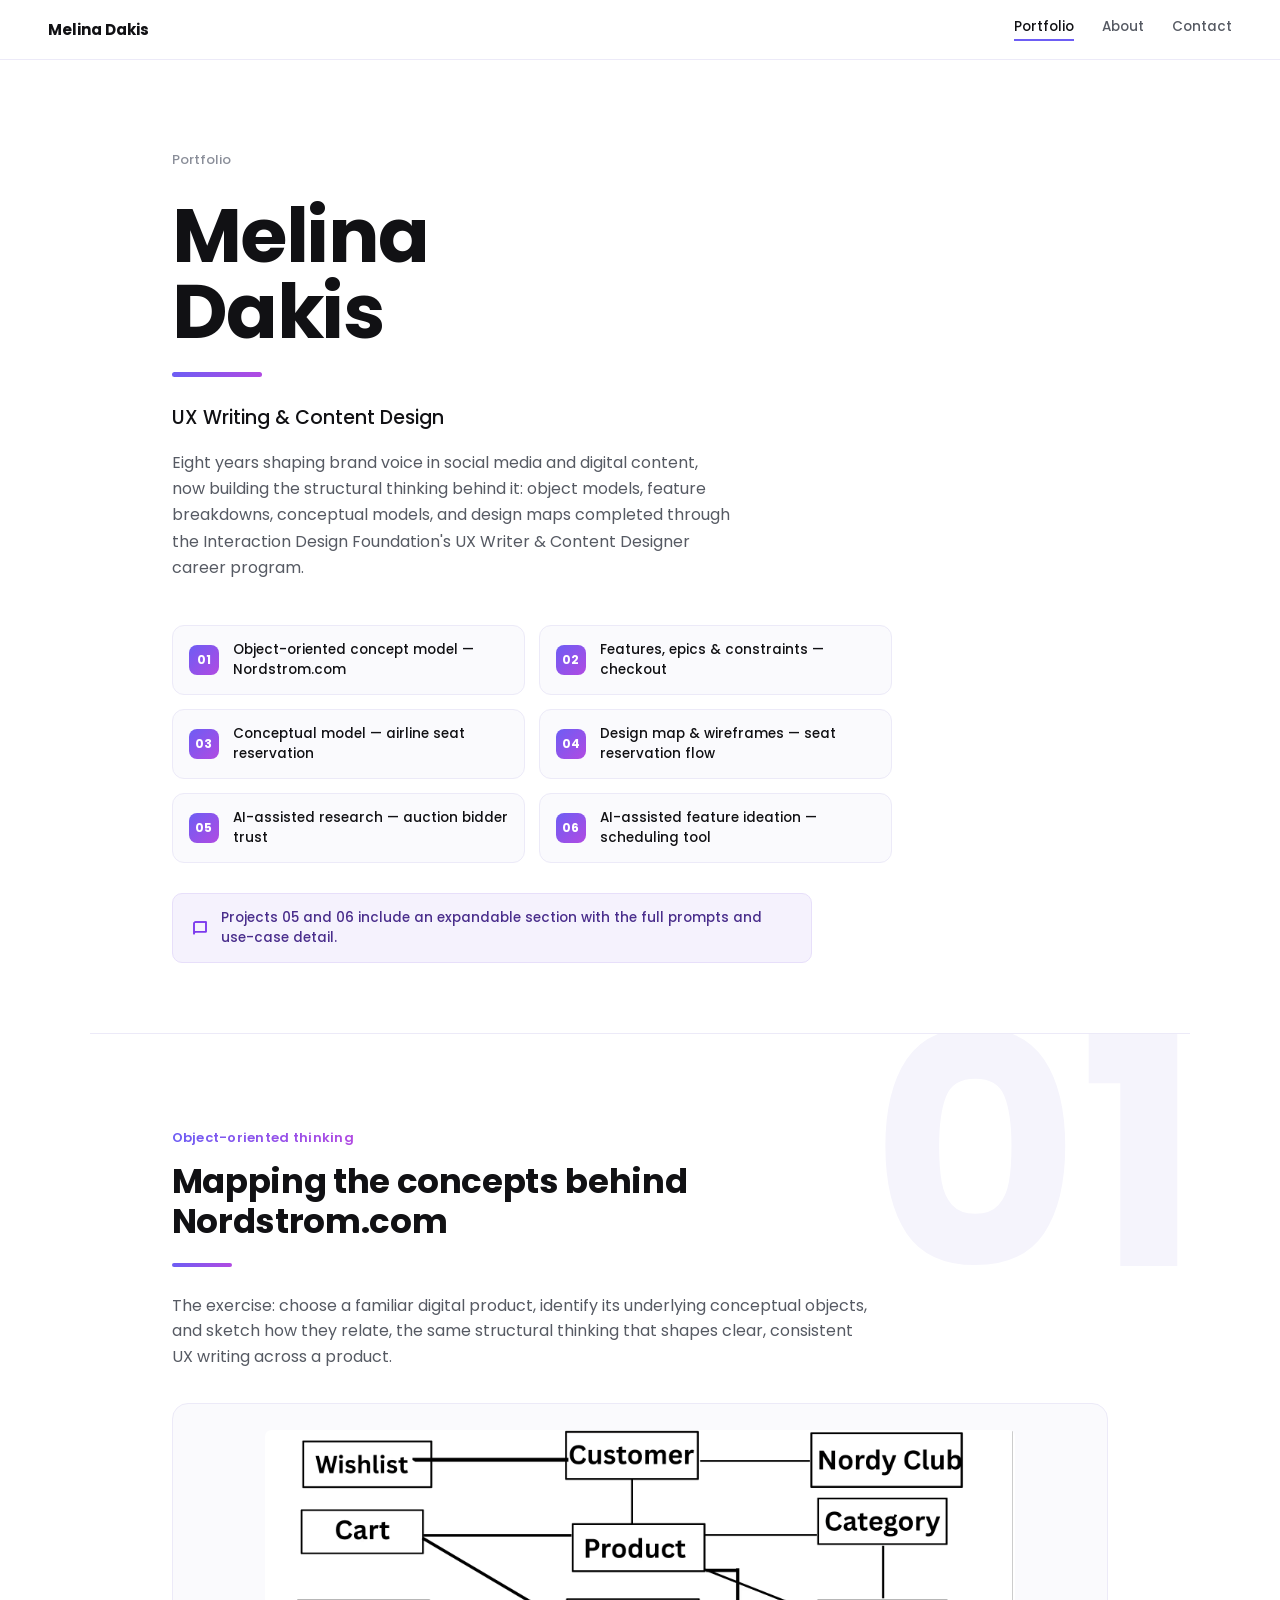
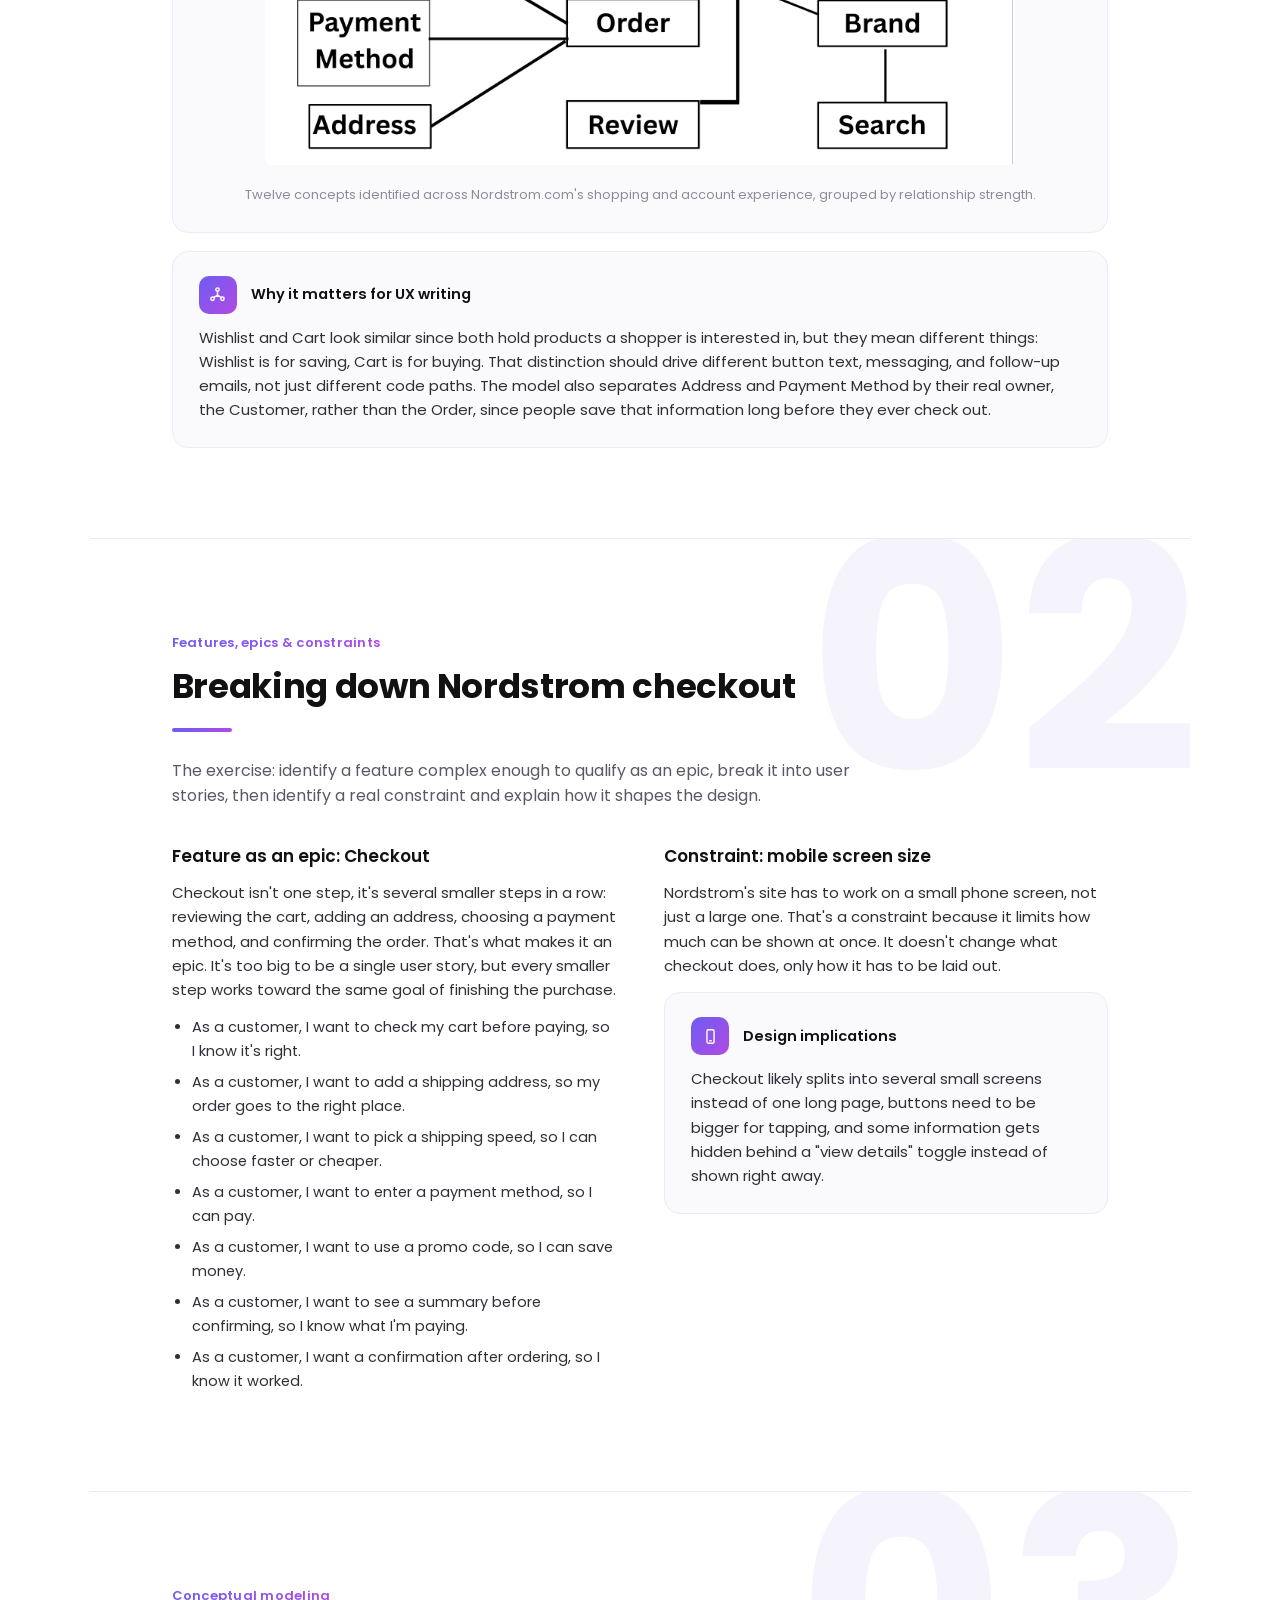
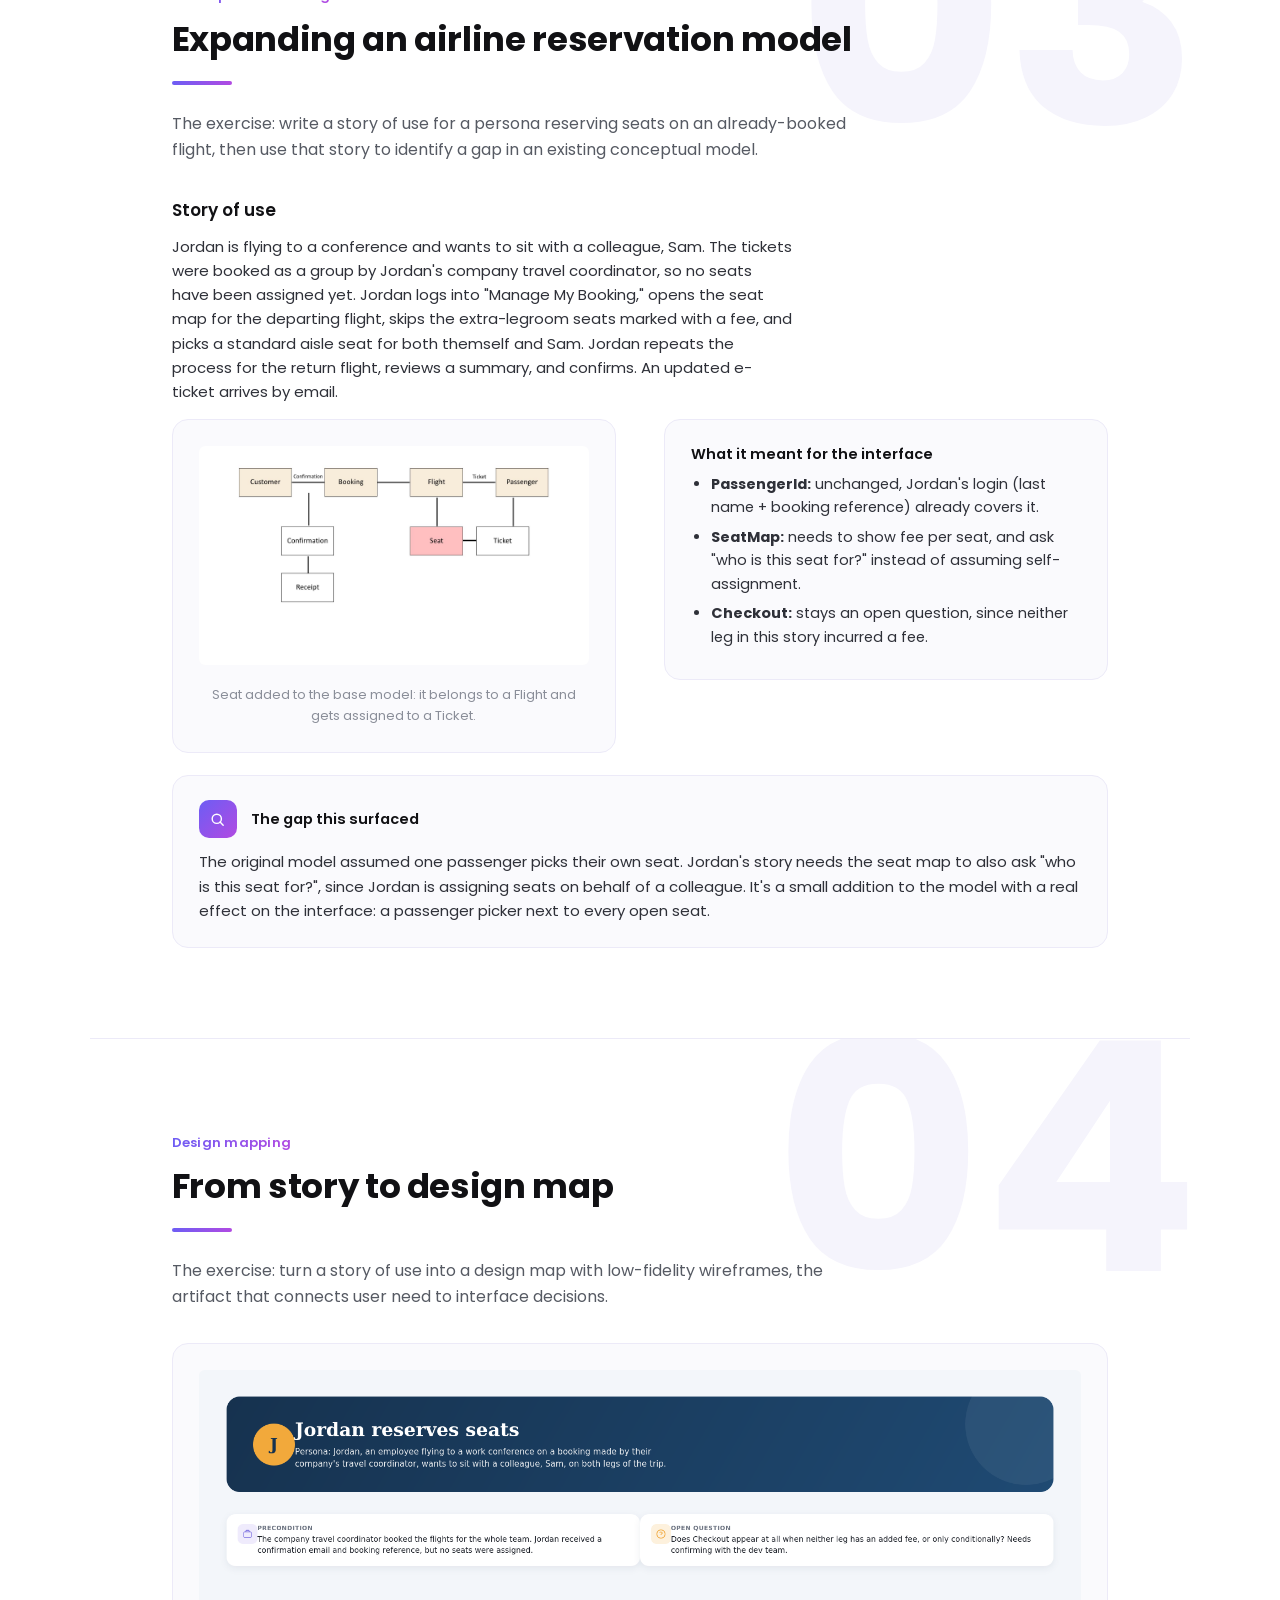
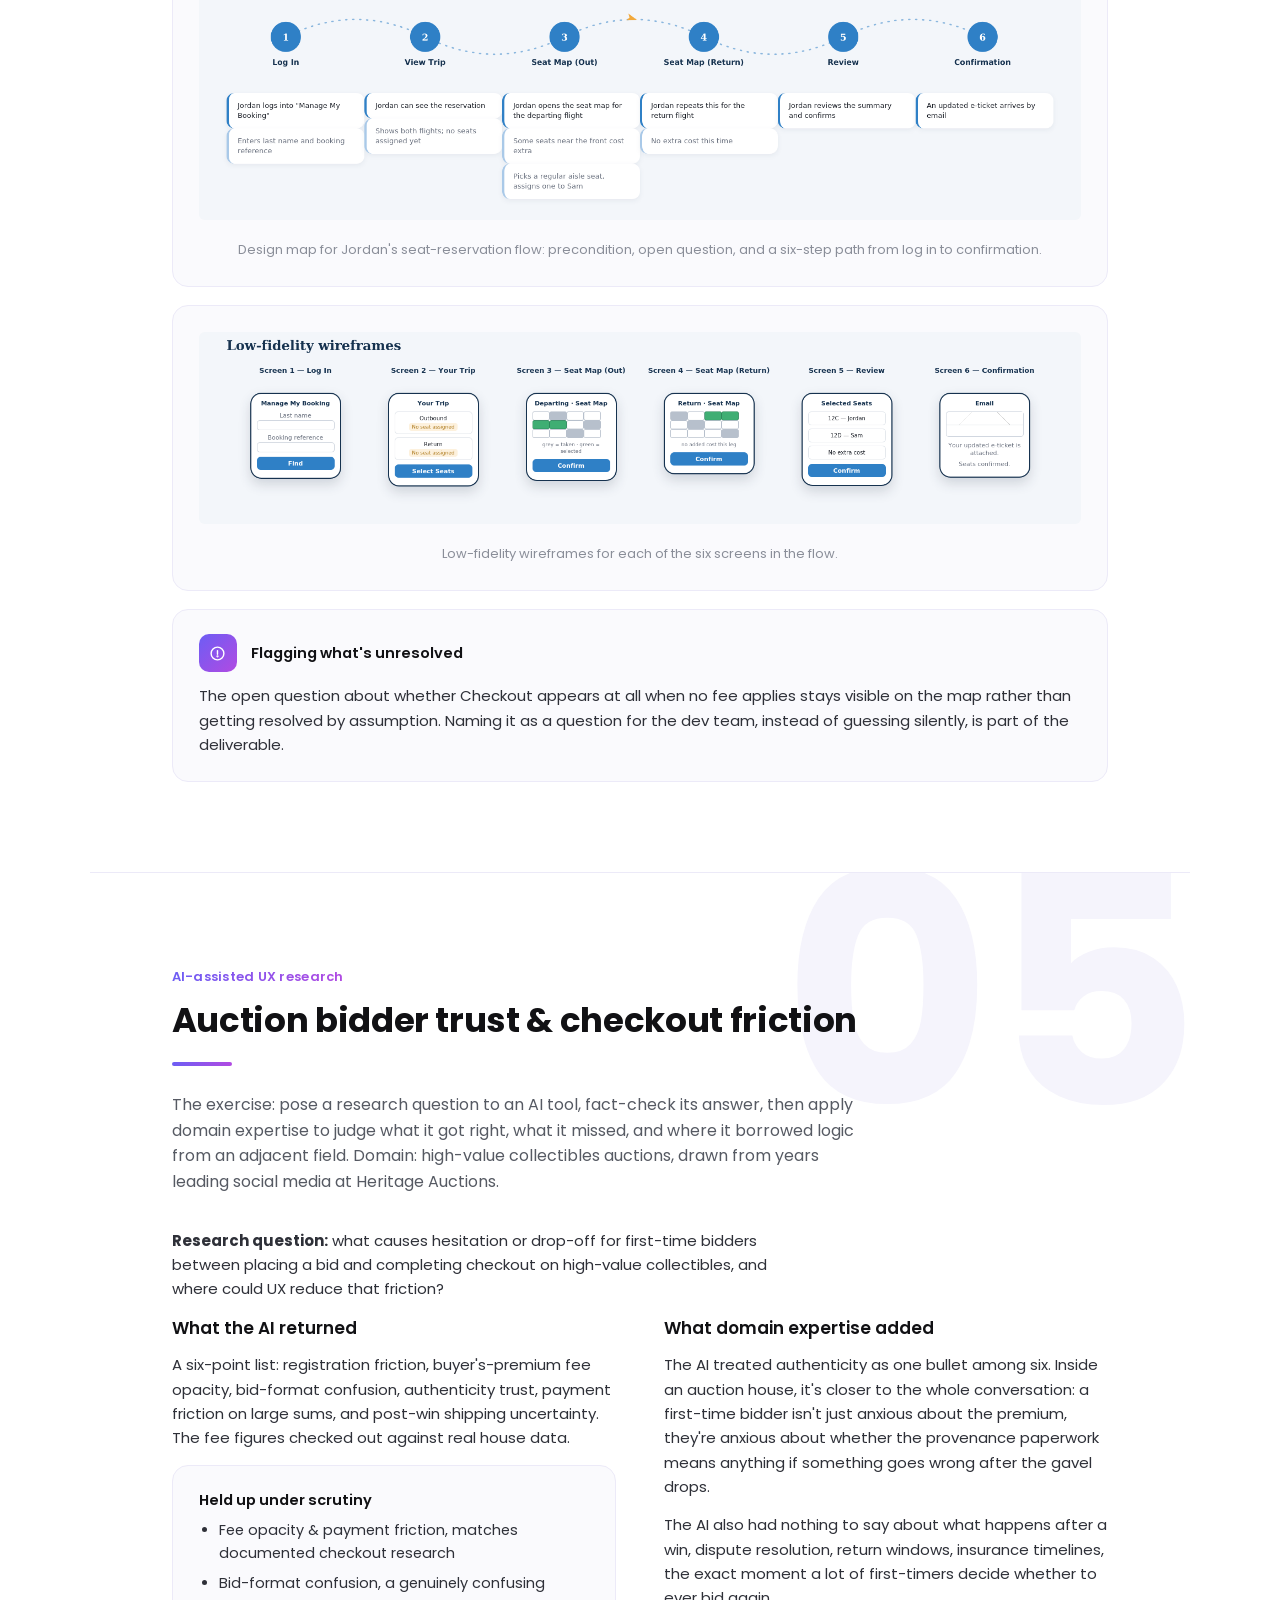
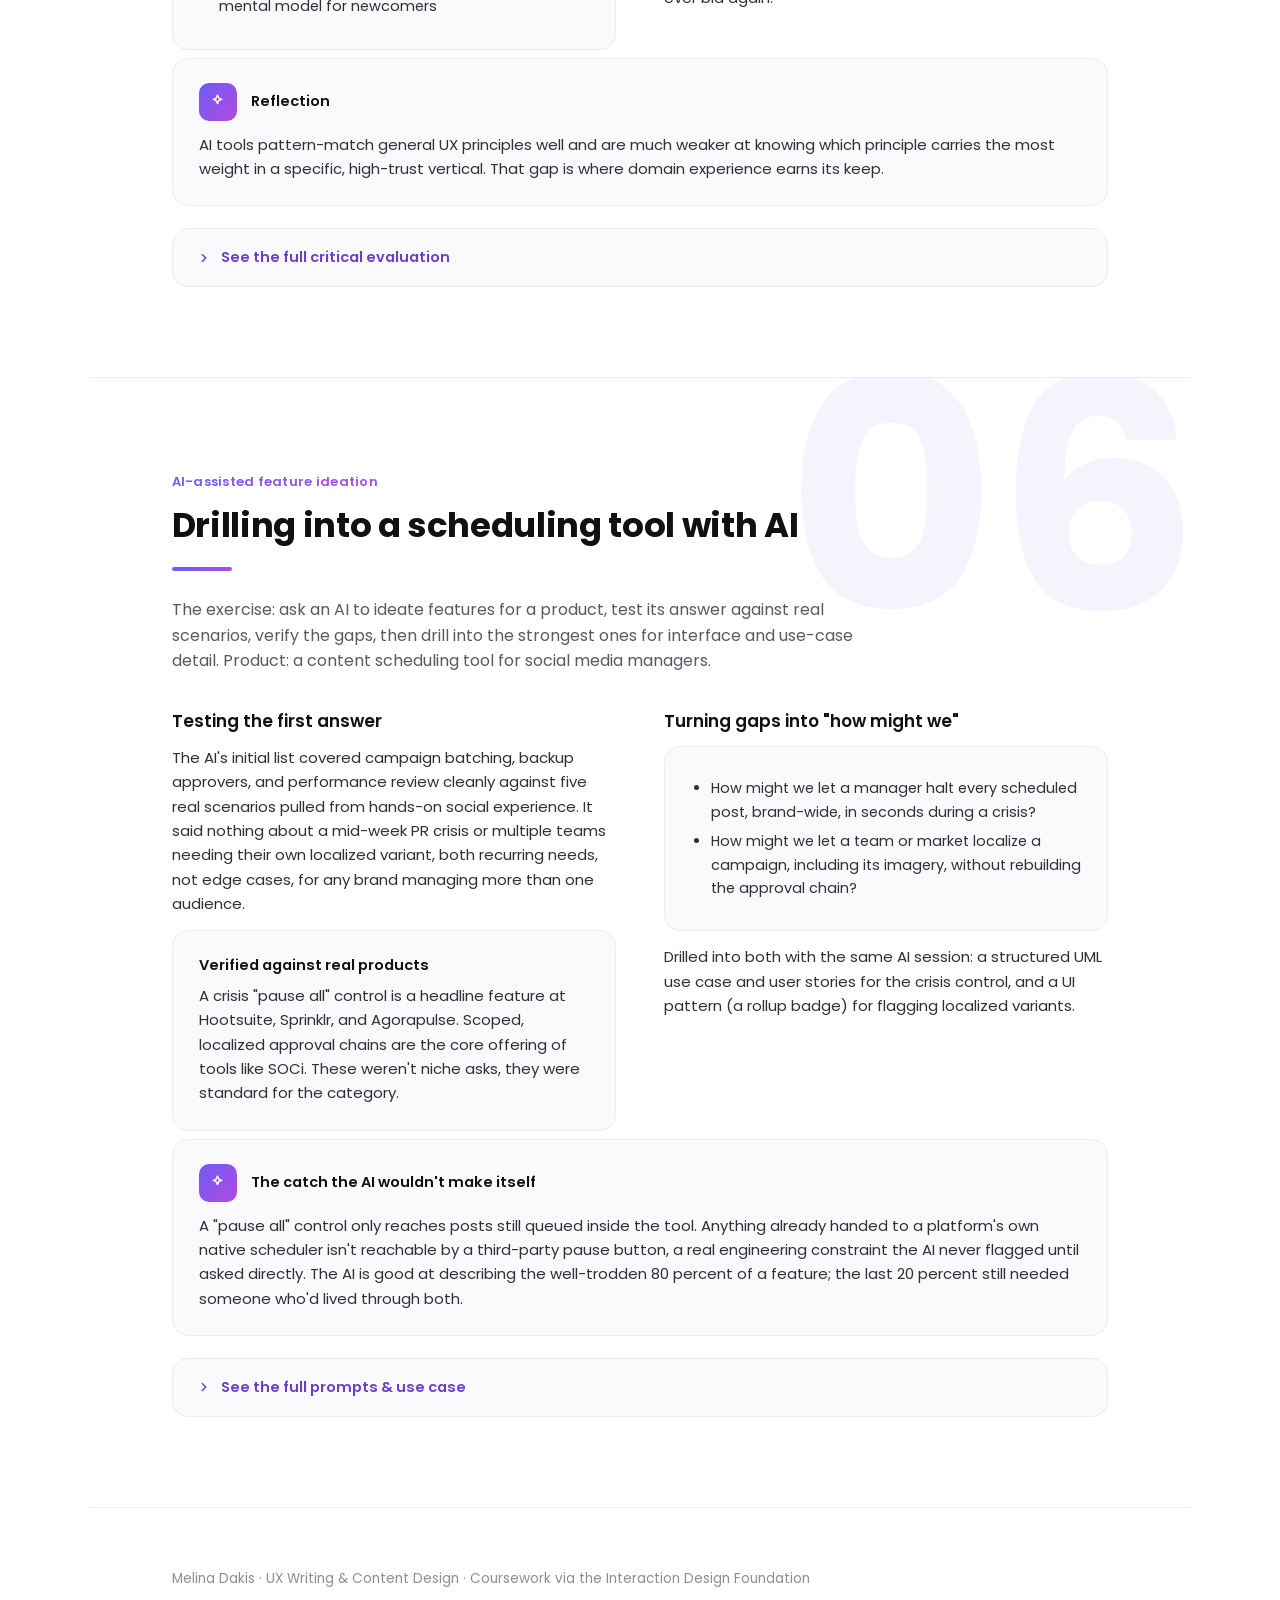
==== commit 441a47ce: "Add files via upload" ====
--- a/index.html
+++ b/index.html
@@ -7,228 +7,17 @@
 <link rel="preconnect" href="https://fonts.googleapis.com">
 <link rel="preconnect" href="https://fonts.gstatic.com" crossorigin>
 <link href="https://fonts.googleapis.com/css2?family=Poppins:ital,wght@0,400;0,500;0,600;0,700;1,400&display=swap" rel="stylesheet">
-<style>
-  :root {
-    --ink: #111114;
-    --slate: #565A63;
-    --slate-light: #8A8E99;
-    --paper: #FFFFFF;
-    --card: #FAFAFD;
-    --border: #ECEAF8;
-    --grad: linear-gradient(90deg,#6D5DF4,#B14AE2);
-    --grad-diag: linear-gradient(135deg,#6D5DF4,#B14AE2);
-    --tag-bg: #F5F2FD;
-    --tag-ink: #6D3FC7;
-    --note-ink: #4A2E8C;
-    --note-border: #E7DFFA;
-    --ghost: #F5F4FC;
-    --nav-bg: rgba(255,255,255,0.9);
-  }
-  @media (prefers-color-scheme: dark) {
-    :root:not([data-theme="light"]) {
-      --ink: #F1F0F5;
-      --slate: #B6B6C2;
-      --slate-light: #8B8B99;
-      --paper: #131217;
-      --card: #1C1B22;
-      --border: #2C2A35;
-      --tag-bg: #241F33;
-      --tag-ink: #C9A8FF;
-      --note-ink: #D9C6FF;
-      --note-border: #3A2E58;
-      --ghost: #1D1A26;
-      --nav-bg: rgba(19,18,23,0.85);
-    }
-  }
-  :root[data-theme="dark"] {
-    --ink: #F1F0F5;
-    --slate: #B6B6C2;
-    --slate-light: #8B8B99;
-    --paper: #131217;
-    --card: #1C1B22;
-    --border: #2C2A35;
-    --tag-bg: #241F33;
-    --tag-ink: #C9A8FF;
-    --note-ink: #D9C6FF;
-    --note-border: #3A2E58;
-    --ghost: #1D1A26;
-    --nav-bg: rgba(19,18,23,0.85);
-  }
-  * { box-sizing: border-box; }
-  html { scroll-behavior: smooth; }
-  body {
-    margin: 0;
-    font-family: 'Poppins', 'Segoe UI', sans-serif;
-    color: var(--ink);
-    background: var(--paper);
-    -webkit-font-smoothing: antialiased;
-  }
-  a { color: inherit; }
-
-  /* ---------- NAV ---------- */
-  .nav {
-    position: sticky; top: 0; z-index: 50;
-    background: var(--nav-bg);
-    backdrop-filter: blur(8px);
-    border-bottom: 1px solid var(--border);
-    display: flex; align-items: center; justify-content: space-between;
-    padding: 0.18in 0.5in;
-  }
-  .nav .name { font-weight: 700; font-size: 15px; }
-  .nav .links { display: flex; gap: 22px; }
-  .nav .links a {
-    text-decoration: none; font-size: 13px; font-weight: 500; color: var(--slate);
-  }
-  .nav .links a:hover { color: var(--ink); }
-  .nav .links a.n {
-    display: inline-flex; align-items: center; justify-content: center;
-    width: 22px; height: 22px; border-radius: 6px;
-    background: var(--tag-bg); color: var(--tag-ink); font-size: 11px; font-weight: 700;
-    margin-right: 4px;
-  }
-
-  /* ---------- HERO ---------- */
-  .hero {
-    position: relative; overflow: hidden;
-    padding: 90px 0.85in 70px 0.85in;
-    max-width: 1100px; margin: 0 auto;
-  }
-  .hero .kicker { font-size: 13px; font-weight: 500; color: var(--slate-light); margin-bottom: 28px; }
-  .hero h1 {
-    font-size: clamp(42px, 7vw, 76px); font-weight: 700; line-height: 1.0;
-    letter-spacing: -0.02em; margin: 0 0 22px 0;
-  }
-  .hero .rule { width: 90px; height: 5px; border-radius: 3px; background: var(--grad); margin-bottom: 26px; }
-  .hero .role { font-size: 19px; font-weight: 500; margin-bottom: 18px; }
-  .hero .pitch { font-size: 16px; line-height: 1.65; color: var(--slate); max-width: 560px; margin-bottom: 44px; }
-
-  .index-grid {
-    display: grid; grid-template-columns: repeat(2, 1fr); gap: 14px;
-    max-width: 720px;
-  }
-  .index-grid a {
-    display: flex; align-items: center; gap: 14px;
-    text-decoration: none; color: var(--ink);
-    padding: 14px 16px; border: 1px solid var(--border); border-radius: 12px;
-    background: var(--card);
-    transition: border-color 0.15s ease, transform 0.15s ease;
-  }
-  .index-grid a:hover { border-color: #C9BBF2; transform: translateY(-1px); }
-  .index-grid .n {
-    flex-shrink: 0; width: 30px; height: 30px; border-radius: 8px;
-    background: var(--grad-diag); color: #fff; font-size: 12px; font-weight: 700;
-    display: flex; align-items: center; justify-content: center;
-  }
-  .index-grid span.t { font-size: 13.5px; font-weight: 500; }
-
-  .appendix-note {
-    display: flex; align-items: center; gap: 12px;
-    font-size: 13.5px; font-weight: 500; color: var(--note-ink);
-    background: var(--tag-bg); border: 1px solid var(--note-border); border-radius: 10px;
-    padding: 14px 18px; margin-top: 30px; max-width: 640px;
-  }
-  .appendix-note svg { flex-shrink: 0; }
-
-  /* ---------- SECTIONS ---------- */
-  section.project {
-    position: relative; overflow: hidden;
-    scroll-margin-top: 64px;
-    padding: 90px 0.85in;
-    max-width: 1100px; margin: 0 auto;
-    border-top: 1px solid var(--border);
-  }
-  .ghost {
-    position: absolute; top: -40px; right: -10px;
-    font-size: 320px; font-weight: 700; color: var(--ghost);
-    z-index: 0; line-height: 1; user-select: none; pointer-events: none;
-  }
-  .p-inner { position: relative; z-index: 1; }
-  .eyebrow {
-    display: inline-block; font-size: 13px; font-weight: 600; letter-spacing: 0.02em;
-    background: var(--grad); -webkit-background-clip: text; background-clip: text;
-    color: transparent; -webkit-text-fill-color: transparent;
-    margin-bottom: 14px;
-  }
-  h2.p-title {
-    font-size: clamp(26px, 3.4vw, 34px); font-weight: 700; letter-spacing: -0.01em;
-    margin: 0 0 22px 0; line-height: 1.15; max-width: 780px;
-  }
-  .p-rule { width: 60px; height: 4px; border-radius: 3px; background: var(--grad); margin-bottom: 26px; }
-  .p-context { font-size: 16px; color: var(--slate); line-height: 1.6; max-width: 700px; margin-bottom: 34px; }
-
-  h3.sub { font-size: 17px; font-weight: 600; margin: 0 0 12px 0; }
-  p, li { font-size: 15px; line-height: 1.62; color: #2E3038; margin: 0 0 14px 0; }
-  .body-col { max-width: 620px; }
-  .body-col p:last-child { margin-bottom: 0; }
-
-  .frame {
-    border: 1px solid var(--border); border-radius: 16px; background: var(--card);
-    padding: 26px; margin: 18px 0; text-align: center;
-  }
-  .frame img { max-width: 100%; height: auto; border-radius: 6px; }
-  .cap { font-size: 13px; color: var(--slate-light); margin-top: 12px; margin-bottom: 0; }
-
-  .card { border-radius: 16px; background: var(--card); border: 1px solid var(--border); padding: 24px 26px; }
-  .card-row { display: flex; align-items: center; gap: 14px; margin-bottom: 12px; }
-  .icon {
-    flex-shrink: 0; width: 38px; height: 38px; border-radius: 10px;
-    background: var(--grad-diag); display: flex; align-items: center; justify-content: center;
-  }
-  .icon svg { width: 17px; height: 17px; }
-  .card .label { font-size: 14.5px; font-weight: 600; }
-  .card p:last-child { margin-bottom: 0; }
-  .card ul { margin: 6px 0 0 0; padding-left: 20px; }
-  .card ul li { margin-bottom: 6px; }
-
-  .two-col { display: grid; grid-template-columns: 1fr 1fr; gap: 48px; align-items: start; }
-  @media (max-width: 820px) { .two-col { grid-template-columns: 1fr; } .index-grid { grid-template-columns: 1fr; } }
-
-  ul.stories { margin: 8px 0 0 0; padding-left: 20px; }
-  ul.stories li { margin-bottom: 8px; font-size: 14.5px; }
-  ul.tight { margin: 6px 0 0 0; padding-left: 20px; }
-  ul.tight li { margin-bottom: 6px; font-size: 14.5px; }
-
-  .quote-block {
-    border-left: 3px solid #B14AE2; padding: 8px 0 8px 18px; margin: 0 0 16px 0;
-    font-style: italic; font-size: 14.5px; color: #3A3B42;
-  }
-  .use-case dt { font-weight: 600; font-size: 14.5px; margin-top: 14px; }
-  .use-case dd { margin: 3px 0 0 0; font-size: 14.5px; color: #2E3038; line-height: 1.55; }
-  .use-case dt:first-child { margin-top: 0; }
-
-  details.appendix {
-    margin-top: 22px; border: 1px solid var(--border); border-radius: 16px;
-    background: var(--card); overflow: hidden;
-  }
-  details.appendix summary {
-    cursor: pointer; list-style: none; padding: 18px 24px;
-    font-size: 14.5px; font-weight: 600; color: var(--tag-ink);
-    display: flex; align-items: center; gap: 10px;
-  }
-  details.appendix summary::-webkit-details-marker { display: none; }
-  details.appendix summary .chev { transition: transform 0.2s ease; flex-shrink: 0; }
-  details.appendix[open] summary .chev { transform: rotate(90deg); }
-  details.appendix .appendix-body { padding: 0 26px 26px 26px; }
-
-  footer {
-    padding: 60px 0.85in 80px 0.85in;
-    max-width: 1100px; margin: 0 auto;
-    border-top: 1px solid var(--border);
-  }
-  footer p { color: var(--slate-light); font-size: 13.5px; }
-</style>
+<link rel="stylesheet" href="style.css">
 </head>
 <body>
 
+
 <nav class="nav">
   <div class="name">Melina Dakis</div>
-  <div class="links">
-    <a href="#p1"><span class="n">01</span></a>
-    <a href="#p2"><span class="n">02</span></a>
-    <a href="#p3"><span class="n">03</span></a>
-    <a href="#p4"><span class="n">04</span></a>
-    <a href="#p5"><span class="n">05</span></a>
-    <a href="#p6"><span class="n">06</span></a>
+  <div class="plinks">
+    <a href="index.html" class="active">Portfolio</a>
+    <a href="about.html">About</a>
+    <a href="contact.html">Contact</a>
   </div>
 </nav>
 
@@ -582,5 +371,6 @@
   <p>Melina Dakis &middot; UX Writing &amp; Content Design &middot; Coursework via the Interaction Design Foundation</p>
 </footer>
 
+
 </body>
 </html>
--- a/style.css
+++ b/style.css
@@ -0,0 +1,265 @@
+
+  :root {
+    --ink: #111114;
+    --slate: #565A63;
+    --slate-light: #8A8E99;
+    --paper: #FFFFFF;
+    --card: #FAFAFD;
+    --border: #ECEAF8;
+    --grad: linear-gradient(90deg,#6D5DF4,#B14AE2);
+    --grad-diag: linear-gradient(135deg,#6D5DF4,#B14AE2);
+    --tag-bg: #F5F2FD;
+    --tag-ink: #6D3FC7;
+    --note-ink: #4A2E8C;
+    --note-border: #E7DFFA;
+    --ghost: #F5F4FC;
+    --nav-bg: rgba(255,255,255,0.9);
+  }
+  @media (prefers-color-scheme: dark) {
+    :root:not([data-theme="light"]) {
+      --ink: #F1F0F5;
+      --slate: #B6B6C2;
+      --slate-light: #8B8B99;
+      --paper: #131217;
+      --card: #1C1B22;
+      --border: #2C2A35;
+      --tag-bg: #241F33;
+      --tag-ink: #C9A8FF;
+      --note-ink: #D9C6FF;
+      --note-border: #3A2E58;
+      --ghost: #1D1A26;
+      --nav-bg: rgba(19,18,23,0.85);
+    }
+  }
+  :root[data-theme="dark"] {
+    --ink: #F1F0F5;
+    --slate: #B6B6C2;
+    --slate-light: #8B8B99;
+    --paper: #131217;
+    --card: #1C1B22;
+    --border: #2C2A35;
+    --tag-bg: #241F33;
+    --tag-ink: #C9A8FF;
+    --note-ink: #D9C6FF;
+    --note-border: #3A2E58;
+    --ghost: #1D1A26;
+    --nav-bg: rgba(19,18,23,0.85);
+  }
+  * { box-sizing: border-box; }
+  html { scroll-behavior: smooth; }
+  body {
+    margin: 0;
+    font-family: 'Poppins', 'Segoe UI', sans-serif;
+    color: var(--ink);
+    background: var(--paper);
+    -webkit-font-smoothing: antialiased;
+  }
+  a { color: inherit; }
+
+  /* ---------- NAV ---------- */
+  .nav {
+    position: sticky; top: 0; z-index: 50;
+    background: var(--nav-bg);
+    backdrop-filter: blur(8px);
+    border-bottom: 1px solid var(--border);
+    display: flex; align-items: center; justify-content: space-between;
+    padding: 0.18in 0.5in;
+  }
+  .nav .name { font-weight: 700; font-size: 15px; }
+  .nav .links { display: flex; gap: 22px; }
+  .nav .links a {
+    text-decoration: none; font-size: 13px; font-weight: 500; color: var(--slate);
+  }
+  .nav .links a:hover { color: var(--ink); }
+  .nav .links a.n {
+    display: inline-flex; align-items: center; justify-content: center;
+    width: 22px; height: 22px; border-radius: 6px;
+    background: var(--tag-bg); color: var(--tag-ink); font-size: 11px; font-weight: 700;
+    margin-right: 4px;
+  }
+
+  /* ---------- HERO ---------- */
+  .hero {
+    position: relative; overflow: hidden;
+    padding: 90px 0.85in 70px 0.85in;
+    max-width: 1100px; margin: 0 auto;
+  }
+  .hero .kicker { font-size: 13px; font-weight: 500; color: var(--slate-light); margin-bottom: 28px; }
+  .hero h1 {
+    font-size: clamp(42px, 7vw, 76px); font-weight: 700; line-height: 1.0;
+    letter-spacing: -0.02em; margin: 0 0 22px 0;
+  }
+  .hero .rule { width: 90px; height: 5px; border-radius: 3px; background: var(--grad); margin-bottom: 26px; }
+  .hero .role { font-size: 19px; font-weight: 500; margin-bottom: 18px; }
+  .hero .pitch { font-size: 16px; line-height: 1.65; color: var(--slate); max-width: 560px; margin-bottom: 44px; }
+
+  .index-grid {
+    display: grid; grid-template-columns: repeat(2, 1fr); gap: 14px;
+    max-width: 720px;
+  }
+  .index-grid a {
+    display: flex; align-items: center; gap: 14px;
+    text-decoration: none; color: var(--ink);
+    padding: 14px 16px; border: 1px solid var(--border); border-radius: 12px;
+    background: var(--card);
+    transition: border-color 0.15s ease, transform 0.15s ease;
+  }
+  .index-grid a:hover { border-color: #C9BBF2; transform: translateY(-1px); }
+  .index-grid .n {
+    flex-shrink: 0; width: 30px; height: 30px; border-radius: 8px;
+    background: var(--grad-diag); color: #fff; font-size: 12px; font-weight: 700;
+    display: flex; align-items: center; justify-content: center;
+  }
+  .index-grid span.t { font-size: 13.5px; font-weight: 500; }
+
+  .appendix-note {
+    display: flex; align-items: center; gap: 12px;
+    font-size: 13.5px; font-weight: 500; color: var(--note-ink);
+    background: var(--tag-bg); border: 1px solid var(--note-border); border-radius: 10px;
+    padding: 14px 18px; margin-top: 30px; max-width: 640px;
+  }
+  .appendix-note svg { flex-shrink: 0; }
+
+  /* ---------- SECTIONS ---------- */
+  section.project {
+    position: relative; overflow: hidden;
+    scroll-margin-top: 64px;
+    padding: 90px 0.85in;
+    max-width: 1100px; margin: 0 auto;
+    border-top: 1px solid var(--border);
+  }
+  .ghost {
+    position: absolute; top: -40px; right: -10px;
+    font-size: 320px; font-weight: 700; color: var(--ghost);
+    z-index: 0; line-height: 1; user-select: none; pointer-events: none;
+  }
+  .p-inner { position: relative; z-index: 1; }
+  .eyebrow {
+    display: inline-block; font-size: 13px; font-weight: 600; letter-spacing: 0.02em;
+    background: var(--grad); -webkit-background-clip: text; background-clip: text;
+    color: transparent; -webkit-text-fill-color: transparent;
+    margin-bottom: 14px;
+  }
+  h2.p-title {
+    font-size: clamp(26px, 3.4vw, 34px); font-weight: 700; letter-spacing: -0.01em;
+    margin: 0 0 22px 0; line-height: 1.15; max-width: 780px;
+  }
+  .p-rule { width: 60px; height: 4px; border-radius: 3px; background: var(--grad); margin-bottom: 26px; }
+  .p-context { font-size: 16px; color: var(--slate); line-height: 1.6; max-width: 700px; margin-bottom: 34px; }
+
+  h3.sub { font-size: 17px; font-weight: 600; margin: 0 0 12px 0; }
+  p, li { font-size: 15px; line-height: 1.62; color: #2E3038; margin: 0 0 14px 0; }
+  .body-col { max-width: 620px; }
+  .body-col p:last-child { margin-bottom: 0; }
+
+  .frame {
+    border: 1px solid var(--border); border-radius: 16px; background: var(--card);
+    padding: 26px; margin: 18px 0; text-align: center;
+  }
+  .frame img { max-width: 100%; height: auto; border-radius: 6px; }
+  .cap { font-size: 13px; color: var(--slate-light); margin-top: 12px; margin-bottom: 0; }
+
+  .card { border-radius: 16px; background: var(--card); border: 1px solid var(--border); padding: 24px 26px; }
+  .card-row { display: flex; align-items: center; gap: 14px; margin-bottom: 12px; }
+  .icon {
+    flex-shrink: 0; width: 38px; height: 38px; border-radius: 10px;
+    background: var(--grad-diag); display: flex; align-items: center; justify-content: center;
+  }
+  .icon svg { width: 17px; height: 17px; }
+  .card .label { font-size: 14.5px; font-weight: 600; }
+  .card p:last-child { margin-bottom: 0; }
+  .card ul { margin: 6px 0 0 0; padding-left: 20px; }
+  .card ul li { margin-bottom: 6px; }
+
+  .two-col { display: grid; grid-template-columns: 1fr 1fr; gap: 48px; align-items: start; }
+  @media (max-width: 820px) { .two-col { grid-template-columns: 1fr; } .index-grid { grid-template-columns: 1fr; } }
+
+  ul.stories { margin: 8px 0 0 0; padding-left: 20px; }
+  ul.stories li { margin-bottom: 8px; font-size: 14.5px; }
+  ul.tight { margin: 6px 0 0 0; padding-left: 20px; }
+  ul.tight li { margin-bottom: 6px; font-size: 14.5px; }
+
+  .quote-block {
+    border-left: 3px solid #B14AE2; padding: 8px 0 8px 18px; margin: 0 0 16px 0;
+    font-style: italic; font-size: 14.5px; color: #3A3B42;
+  }
+  .use-case dt { font-weight: 600; font-size: 14.5px; margin-top: 14px; }
+  .use-case dd { margin: 3px 0 0 0; font-size: 14.5px; color: #2E3038; line-height: 1.55; }
+  .use-case dt:first-child { margin-top: 0; }
+
+  details.appendix {
+    margin-top: 22px; border: 1px solid var(--border); border-radius: 16px;
+    background: var(--card); overflow: hidden;
+  }
+  details.appendix summary {
+    cursor: pointer; list-style: none; padding: 18px 24px;
+    font-size: 14.5px; font-weight: 600; color: var(--tag-ink);
+    display: flex; align-items: center; gap: 10px;
+  }
+  details.appendix summary::-webkit-details-marker { display: none; }
+  details.appendix summary .chev { transition: transform 0.2s ease; flex-shrink: 0; }
+  details.appendix[open] summary .chev { transform: rotate(90deg); }
+  details.appendix .appendix-body { padding: 0 26px 26px 26px; }
+
+  footer {
+    padding: 60px 0.85in 80px 0.85in;
+    max-width: 1100px; margin: 0 auto;
+    border-top: 1px solid var(--border);
+  }
+  footer p { color: var(--slate-light); font-size: 13.5px; }
+
+  /* ---------- PRIMARY NAV (multi-page) ---------- */
+  .nav .plinks { display: flex; gap: 28px; }
+  .nav .plinks a {
+    text-decoration: none; font-size: 13.5px; font-weight: 500; color: var(--slate);
+    padding-bottom: 2px; border-bottom: 2px solid transparent;
+  }
+  .nav .plinks a:hover { color: var(--ink); }
+  .nav .plinks a.active { color: var(--ink); border-bottom-color: #6D5DF4; }
+
+  /* ---------- ABOUT PAGE ---------- */
+  .about-wrap {
+    max-width: 1100px; margin: 0 auto;
+    padding: 90px 0.85in 100px 0.85in;
+    display: grid; grid-template-columns: 300px 1fr; gap: 64px; align-items: start;
+  }
+  .about-photo {
+    width: 100%; border-radius: 18px; overflow: hidden;
+    border: 1px solid var(--border);
+  }
+  .about-photo img { width: 100%; display: block; }
+  .about-body h1 {
+    font-size: clamp(30px, 4vw, 42px); font-weight: 700; letter-spacing: -0.01em;
+    margin: 0 0 18px 0;
+  }
+  .about-body .rule { width: 60px; height: 4px; border-radius: 3px; background: var(--grad); margin-bottom: 26px; }
+  .about-body p { font-size: 15.5px; line-height: 1.7; max-width: 620px; }
+  @media (max-width: 760px) {
+    .about-wrap { grid-template-columns: 1fr; }
+    .about-photo { max-width: 260px; }
+  }
+
+  /* ---------- CONTACT PAGE ---------- */
+  .contact-wrap {
+    max-width: 700px; margin: 0 auto;
+    padding: 110px 0.5in 120px 0.5in;
+    text-align: center;
+  }
+  .contact-wrap h1 {
+    font-size: clamp(32px, 5vw, 46px); font-weight: 700; letter-spacing: -0.01em;
+    margin: 0 0 18px 0;
+  }
+  .contact-wrap .rule { width: 60px; height: 4px; border-radius: 3px; background: var(--grad); margin: 0 auto 26px auto; }
+  .contact-wrap p.lead { font-size: 16px; color: var(--slate); max-width: 480px; margin: 0 auto 40px auto; }
+  .contact-links { display: flex; flex-direction: column; gap: 14px; align-items: center; }
+  .contact-links a {
+    display: flex; align-items: center; gap: 12px;
+    text-decoration: none; color: var(--ink); font-size: 16px; font-weight: 500;
+    border: 1px solid var(--border); border-radius: 12px; background: var(--card);
+    padding: 16px 28px; min-width: 320px; justify-content: center;
+    transition: border-color 0.15s ease, transform 0.15s ease;
+  }
+  .contact-links a:hover { border-color: #C9BBF2; transform: translateY(-1px); }
+  .contact-links .icon { flex-shrink: 0; }
+
+  .contact-links .contact-icon { flex-shrink: 0; width: 18px; height: 18px; }
